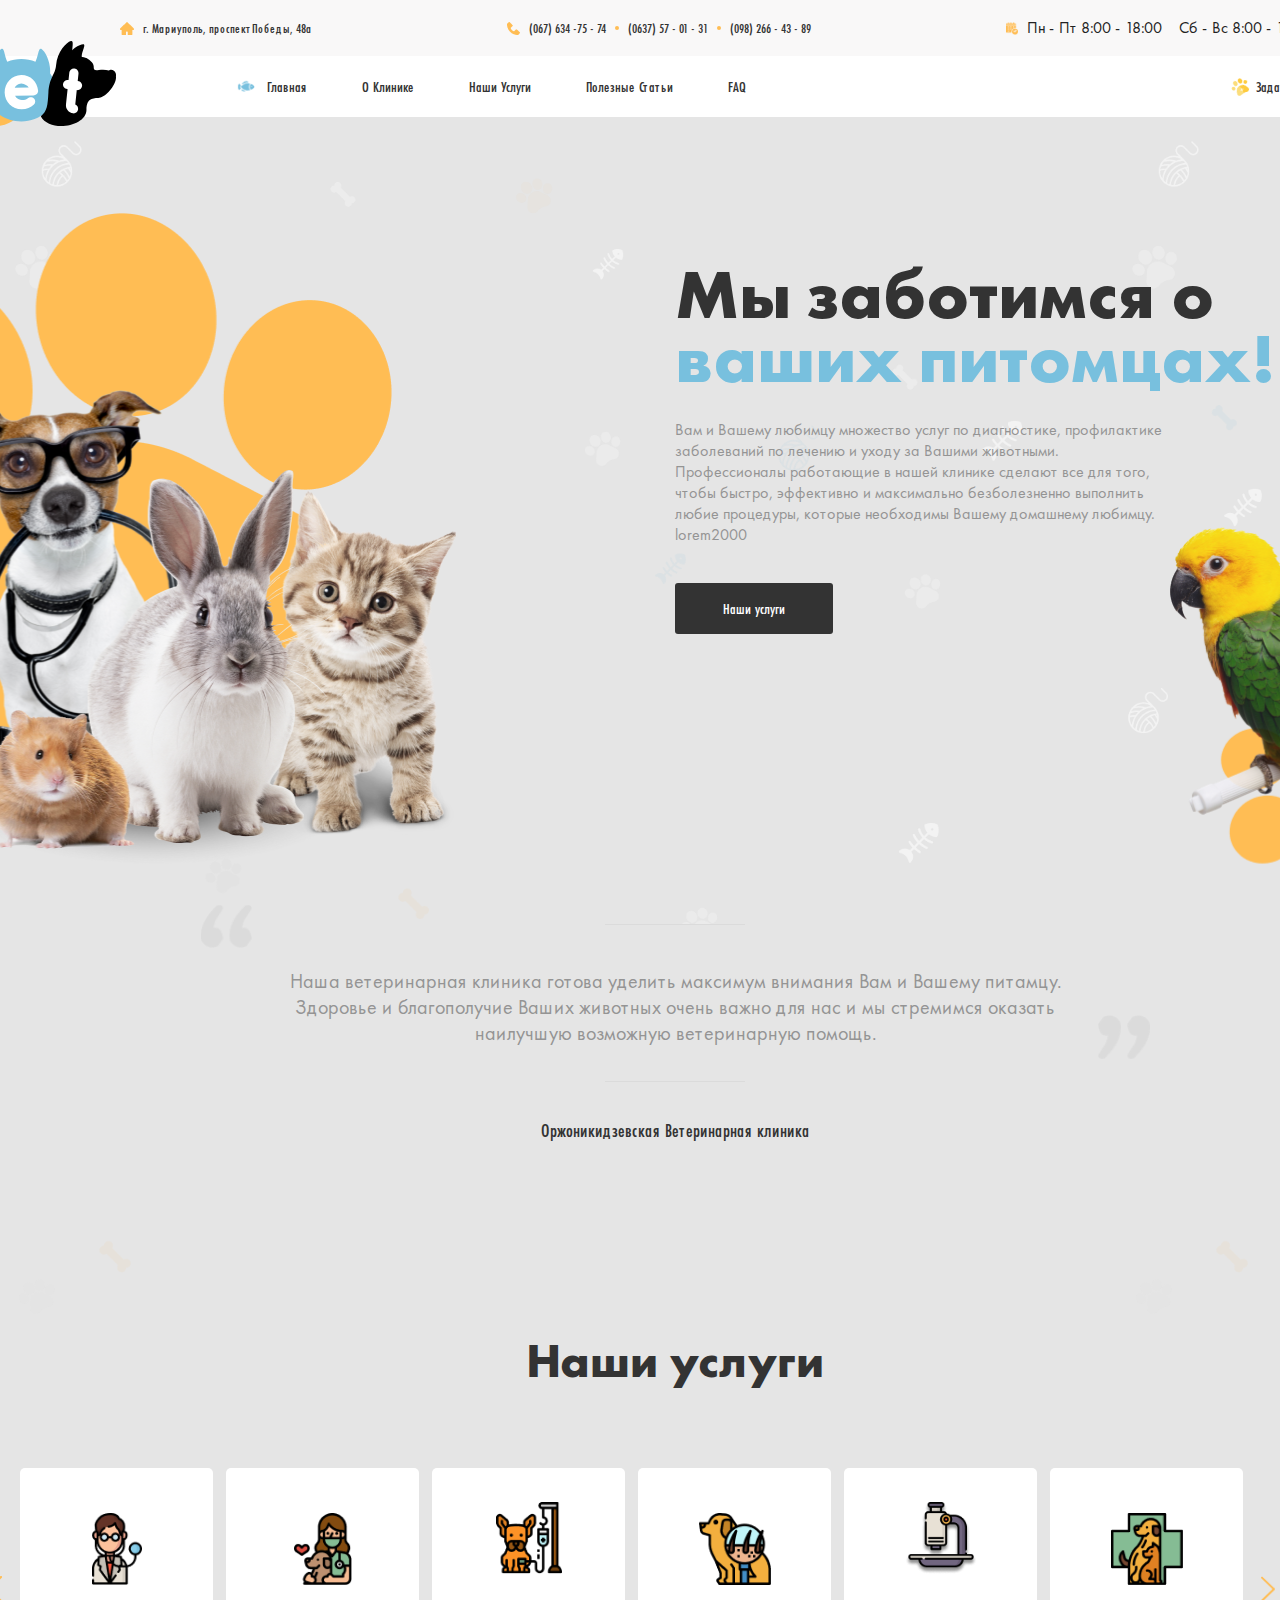
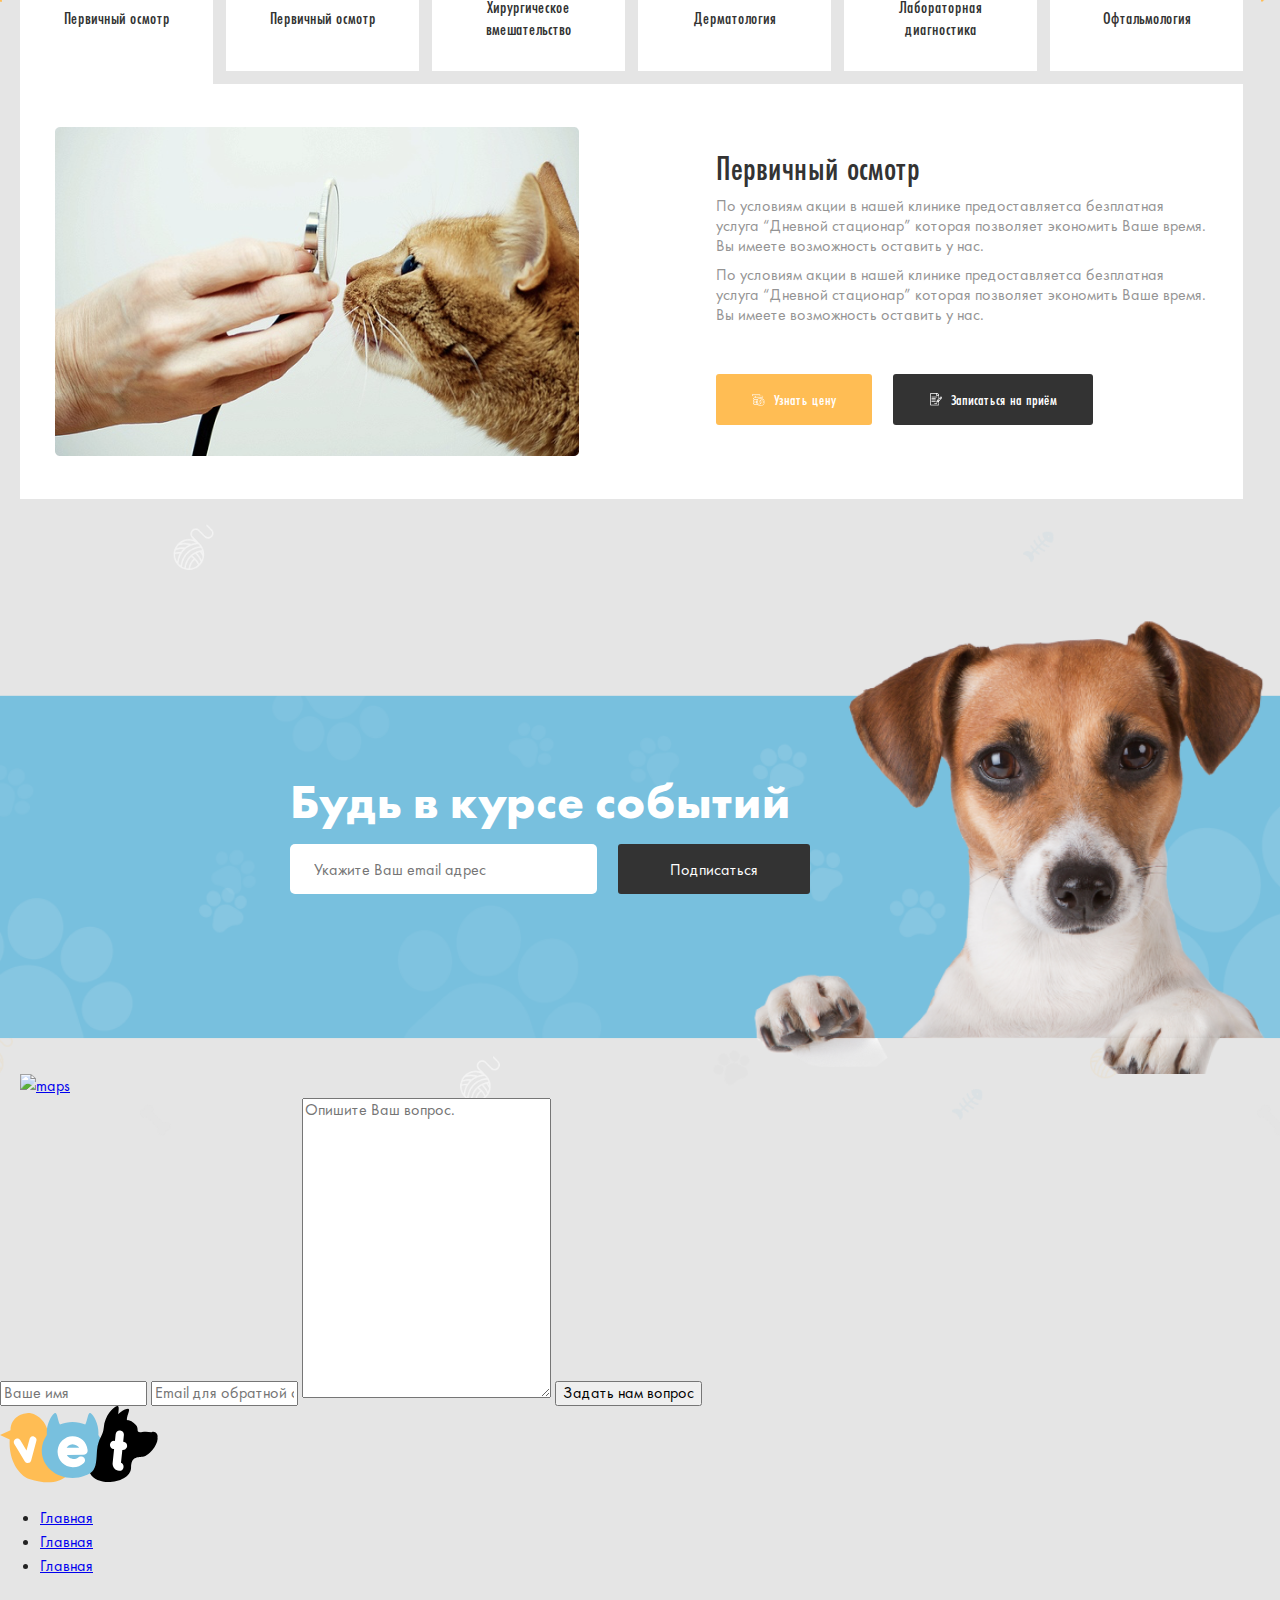
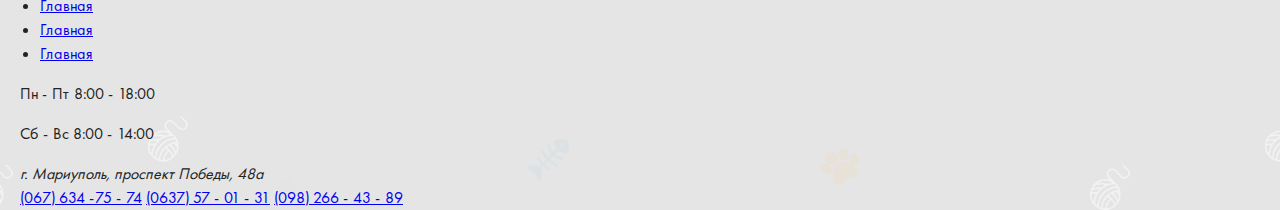
==== index.html @ 2176183e "new site" ====
<!DOCTYPE html>
<html lang="ru">
<head>
  <meta charset="UTF-8">
  <meta name="viewport" content="width=device-width, initial-scale=1.0">
  <title>Document</title>
  <link rel="stylesheet" href="css/normalize.css">
  <link rel="stylesheet" href="css/style.css">
</head>
<body>

  <header class="site-header">
    <section class="site-adres">
      <div class="container site-adres-container">
        <address class="site-adres-adres">г. Мариуполь, проспект Победы, 48а</address>

        <div class="site-adres-tel-wrapper">
          <a class="site-adres-tel" href="tel:067-634-75-74">(067) 634 -75 - 74</a>
          <a class="site-adres-tel" href="tel:0637-57-01-31">(0637) 57 - 01 - 31</a>
          <a class="site-adres-tel" href="tel:098-266-43-89">(098) 266 - 43 - 89</a>
        </div>

        <div class="site-adres-time-wrapper">
          <!-- <time class="site-adres-time" datetime="2020-10-01 8:00">Пн - Пт 8:00 - 18:00</time>
            <time class="site-adres-time" datetime="8:00">Сб - Вс 8:00 - 14:00</time> -->
            <p class="site-adres-time">Пн - Пт 8:00 - 18:00</p>
            <p class="site-adres-time">Сб - Вс 8:00 - 14:00</p>
          </div>
        </div>
      </section>

      <section class="site-navigation">
        <div class="container site-navigation-container">

          <nav class="header-nav">
            <a class="site-logo" href="#">
              <img class="logo-img" src="img/header-logo.svg" alt="logo" width="177" height="86">
            </a>

            <ul class="nav-list">
              <li class="nav-item">
                <a class="nav-link" href="#">Главная</a>
              </li>
              <li class="nav-item">
                <a class="nav-link" href="#">О Клинике</a>
              </li>
              <li class="nav-item">
                <a class="nav-link" href="#">Наши Услуги</a>
              </li>
              <li class="nav-item">
                <a class="nav-link" href="#">Полезные Статьи</a>
              </li>
              <li class="nav-item">
                <a class="nav-link" href="#">FAQ</a>
              </li>
            </ul>

          </nav>

          <a class="site-navigation-link" href="#">Задать вопрос</a>
        </div>
      </section>

    </header>

    <main class="site-main">
      <section class="hero">
        <div class="container hero-container">
          <div class="hero-section">
            <h1 class="hero-section-title">Мы заботимся о <span class="hero-section-title-blue">ваших питомцах!</span></h1>
            <p class="hero-section-text">Вам и Вашему любимцу множество услуг по диагностике, профилактике заболеваний по лечению и уходу за Вашими животными. Профессионалы работающие в нашей клинике сделают все для того, чтобы быстро, эффективно и максимально безболезненно выполнить любие процедуры, которые необходимы Вашему домашнему любимцу. lorem2000</p>
            <a class="hero-section-link" href="#">Наши услуги</a>
          </div>
        </div>
      </section>

      <section class="clink">
        <div class="container clink-container">
          <div class="clink-wrapper">
            <h2 class="clink-title">Оржоникидзевская Ветеринарная клиника</h2>
            <p class="clink-text">Наша ветеринарная клиника готова уделить максимум внимания Вам и Вашему питамцу. Здоровье и благополучие Ваших животных очень важно для нас и мы стремимся оказать наилучшую возможную ветеринарную помощь.</p>
          </div>

        </div>
      </section>

      <section class="service">
        <div class="container service-container">
          <h2 class="service-title">Наши услуги</h2>
          <button class="service-togler-left" type="button"></button>
          <button class="service-togler-right" type="button"></button>

          <ul class="service-list">
            <li class="service-item service-item-active">
              <a class="service-link" href="#">
                <p class="service-text per">Первичный осмотр</p>
              </a>
              <div class="sub-section">
                <img class="sup-img" src="img/sup-img.png" alt="diyagnostic" width="524" height="329px"
                srcset="img/sup-img.png 1x, img/sup-img@2x.png 2x">

                <div class="sup-wraper">
                  <h3 class="sup-wraper-title">Первичный осмотр</h3>
                  <p class="sup-wraper-text">По условиям акции в нашей клинике предоставляетса безплатная услуга “Дневной стационар” которая позволяет экономить Ваше время. Вы имеете возможность оставить у нас.</p>
                  <p class="sup-wraper-text">По условиям акции в нашей клинике предоставляетса безплатная услуга “Дневной стационар” которая позволяет экономить Ваше время. Вы имеете возможность оставить у нас.</p>

                  <div class="wrapper-link">
                    <a class="price" href="#">Узнать цену</a>
                    <a class="write" href="#">Записаться на приём</a>
                  </div>
                </div>
              </div>
            </li>

            <li class="service-item">
              <a class="service-link" href="#">
                <p class="service-text xir">Первичный осмотр</p>
                <div class="container sub-section">
                  <img class="sup-img" src="img/sup-img.png" alt="diyagnostic" width="524" height="329px"
                  srcset="img/sup-img.png 1x, img/sup-img@2x.png 2x">

                  <div class="sup-wraper">
                    <h3 class="sup-wraper-title per">Первичный осмотр</h3>
                    <p class="sup-wraper-text">По условиям акции в нашей клинике предоставляетса безплатная услуга “Дневной стационар” которая позволяет экономить Ваше время. Вы имеете возможность оставить у нас.</p>
                    <p class="sup-wraper-text">По условиям акции в нашей клинике предоставляетса безплатная услуга “Дневной стационар” которая позволяет экономить Ваше время. Вы имеете возможность оставить у нас.</p>

                    <div class="wrapper-link">
                      <a class="price" href="#">Узнать цену</a>
                      <a class="wr" href="#">Записаться на приём</a>
                    </div>
                  </div>
                </div>
              </a>
            </li>

            <li class="service-item ">
              <a class="service-link" href="#">
                <p class="service-text kaplin">Хирургическое вмешательство</p>
                <div class="container sub-section">
                  <img class="sup-img" src="img/sup-img.png" alt="diyagnostic" width="524" height="329px"
                  srcset="img/sup-img.png 1x, img/sup-img@2x.png 2x">

                  <div class="sup-wraper">
                    <h3 class="sup-wraper-title">Первичный осмотр</h3>
                    <p class="sup-wraper-text">По условиям акции в нашей клинике предоставляетса безплатная услуга “Дневной стационар” которая позволяет экономить Ваше время. Вы имеете возможность оставить у нас.</p>
                    <p class="sup-wraper-text">По условиям акции в нашей клинике предоставляетса безплатная услуга “Дневной стационар” которая позволяет экономить Ваше время. Вы имеете возможность оставить у нас.</p>

                    <div class="wrapper-link">
                      <a class="price" href="#">Узнать цену</a>
                      <a class="wr" href="#">Записаться на приём</a>
                    </div>
                  </div>
                </div>
              </a>
            </li>

            <li class="service-item">
              <a class="service-link" href="#">
                <p class="service-text der">Дерматология</p>
                <div class="container sub-section">
                  <img class="sup-img" src="img/sup-img.png" alt="diyagnostic" width="524" height="329px"
                  srcset="img/sup-img.png 1x, img/sup-img@2x.png 2x">

                  <div class="sup-wraper">
                    <h3 class="sup-wraper-title">Первичный осмотр</h3>
                    <p class="sup-wraper-text">По условиям акции в нашей клинике предоставляетса безплатная услуга “Дневной стационар” которая позволяет экономить Ваше время. Вы имеете возможность оставить у нас.</p>
                    <p class="sup-wraper-text">По условиям акции в нашей клинике предоставляетса безплатная услуга “Дневной стационар” которая позволяет экономить Ваше время. Вы имеете возможность оставить у нас.</p>

                    <div class="wrapper-link">
                      <a class="price" href="#">Узнать цену</a>
                      <a class="wr" href="#">Записаться на приём</a>
                    </div>
                  </div>
                </div>
              </a>
            </li>

            <li class="service-item">
              <a class="service-link" href="#">
                <p class="service-text lab">Лабораторная диагностика</p>
                <div class="container sub-section">
                  <img class="sup-img" src="img/sup-img.png" alt="diyagnostic" width="524" height="329px"
                  srcset="img/sup-img.png 1x, img/sup-img@2x.png 2x">

                  <div class="sup-wraper">
                    <h3 class="sup-wraper-title">Первичный осмотр</h3>
                    <p class="sup-wraper-text">По условиям акции в нашей клинике предоставляетса безплатная услуга “Дневной стационар” которая позволяет экономить Ваше время. Вы имеете возможность оставить у нас.</p>
                    <p class="sup-wraper-text">По условиям акции в нашей клинике предоставляетса безплатная услуга “Дневной стационар” которая позволяет экономить Ваше время. Вы имеете возможность оставить у нас.</p>

                    <div class="wrapper-link">
                      <a class="price" href="#">Узнать цену</a>
                      <a class="wr" href="#">Записаться на приём</a>
                    </div>
                  </div>
                </div>
              </a>
            </li>

            <li class="service-item">
              <a class="service-link" href="#">
                <p class="service-text ofta">Офтальмология</p>
                <div class="container sub-section">
                  <img class="sup-img" src="img/sup-img.png" alt="diyagnostic" width="524" height="329px"
                  srcset="img/sup-img.png 1x, img/sup-img@2x.png 2x">

                  <div class="sup-wraper">
                    <h3 class="sup-wraper-title">Первичный осмотр</h3>
                    <p class="sup-wraper-text">По условиям акции в нашей клинике предоставляетса безплатная услуга “Дневной стационар” которая позволяет экономить Ваше время. Вы имеете возможность оставить у нас.</p>
                    <p class="sup-wraper-text">По условиям акции в нашей клинике предоставляетса безплатная услуга “Дневной стационар” которая позволяет экономить Ваше время. Вы имеете возможность оставить у нас.</p>

                    <div class="wrapper-link">
                      <a class="price" href="#">Узнать цену</a>
                      <a class="wr" href="#">Записаться на приём</a>
                    </div>
                  </div>
                </div>
              </a>
            </li>

          </ul>
        </div>
      </section>

      <section class="subs">
        <div class="container subs-container">
          <div class="subs-wraper">
            <h2 class="subs-title">Будь в курсе событий</h2>
            <form class="subs-form" action="https://echo.httmlacademy.ru" method="POST">
              <input class="subs-input" type="email" name="email"  placeholder="Укажите Ваш email адрес" pattern="^([a-z0-9_\.-]+)@([\da-z\.-]+)\.([a-z\.]{2,6})$" required >
              <button class="subs-button" type="submit">Подписаться</button>
            </form>
          </div>
        </div>
      </section>

      <!-- <section class="news">
        <div class="container news-container">
          <h2 class="news-title">Полезные статьи</h2>

          <ul class="news-list">
            <li class="news-item">
              <time class="news-item-time" datetime="2020-08-28">28.08.2020</time>
              <h3 class="news-item-title">Ультразвуковая чистка зубов</h3>
              <p class="news-item-text">Появление в доме котенка приятное и радосное событие. Но не всегда этот пушистый зверек берется от ...</p>
              <a class="news-item-link" href="#">Читать больше</a>
            </li>
          </ul>
        </div>
      </section> -->

      <section class="maps">
        <div class="container maps-container">
          <a class="maps-link" href="https://www.google.com/maps/@41.3291418,69.237056,14z">
            <img class="maps-img" src="" alt="maps" width="462" height="652">
          </a>
        </div>

        <div class="wrapper-form">
          <form class="site-form" action="https://echo.httmlacademy" method="POST">
            <input class="form-input name" type="text" name="name" placeholder="Ваше имя" minlength="1" maxlength="25 required">
            <input class="form-input email" type="text" name="email" placeholder="Email для обратной связи" minlength="5" maxlength="25" pattern="^([a-z0-9_\.-]+)@([\da-z\.-]+)\.([a-z\.]{2,6})$" required>
            <textarea class="form-text" name="coment"  cols="37" rows="16" placeholder="Опишите Ваш вопрос." minlength="5" required ></textarea>
            <button class="form-button" type="submit">Задать нам вопрос</button>
          </form>
        </div>
      </section>

      <footer class="site-footer">
        <a class="footer-logo" href="#">
          <img  class="footer-logo-img" src="img/header-logo.svg" alt="logo" width="158" height="76">
        </a>

        <section class="footer-lists-wrapper">
          <ul class="footer-list">
            <li class="footer-item">
              <a class="footer-link" href="#">Главная</a>
            </li>
            <li class="footer-item">
              <a class="footer-link" href="#">Главная</a>
            </li>
            <li class="footer-item">
              <a class="footer-link" href="#">Главная</a>
            </li>
          </ul>

          <ul class="footer-list">
            <li class="footer-item">
              <a class="footer-link" href="#">Главная</a>
            </li>
            <li class="footer-item">
              <a class="footer-link" href="#">Главная</a>
            </li>
            <li class="footer-item">
              <a class="footer-link" href="#">Главная</a>
            </li>
          </ul>
        </section>

        <section class="footer-adres">
          <div class="container footer-adres-container">
            <div class="footer-adres-time-wrapper">
              <!-- <time class="site-adres-time" datetime="2020-10-01 8:00">Пн - Пт 8:00 - 18:00</time>
                <time class="site-adres-time" datetime="8:00">Сб - Вс 8:00 - 14:00</time> -->
                <p class="footer-adres-time">Пн - Пт 8:00 - 18:00</p>
                <p class="footer-adres-time">Сб - Вс 8:00 - 14:00</p>
              </div>

            <address class="footere-adres-adres">г. Мариуполь, проспект Победы, 48а</address>

            <div class="footer-adres-tel-wrapper">
              <a class="footer-adres-tel" href="tel:067-634-75-74">(067) 634 -75 - 74</a>
              <a class="footer-adres-tel" href="tel:0637-57-01-31">(0637) 57 - 01 - 31</a>
              <a class="footer-adres-tel" href="tel:098-266-43-89">(098) 266 - 43 - 89</a>
            </div>
            </div>
          </section>
      </footer>
    </main>

  </body>
  </html>
---- css/style.css ----
@font-face {
  font-family: 'Futura PT';
  src: url('../fonts/subset-FuturaPT-Book.woff2') format('woff2'),
  url('../fonts/subset-FuturaPT-Book.woff') format('woff');
  font-weight: normal;
  font-style: normal;
  font-display: swap;
}

@font-face {
  font-family: 'Futura PT';
  src: url('../fonts/subset-FuturaPT-Bold.woff2') format('woff2'),
  url('../fonts/subset-FuturaPT-Bold.woff') format('woff');
  font-weight: bold;
  font-style: normal;
  font-display: swap;
}

@font-face {
  font-family: 'Futura PT';
  src: url('../fonts/subset-FuturaPTCond-Medium.woff2') format('woff2'),
  url('../fonts/subset-FuturaPTCond-Medium.woff') format('woff');
  font-weight: 500;
  font-style: normal;
  font-display: swap;
}
html {
  box-sizing: border-box;
}

*,
*::before,
*::after {
  box-sizing: inherit;
}

body {
  padding: 0;
  margin: 0;
  font-family: "Futura PT", "Arial", sans-serif;
  font-size: 16px;
  line-height: 1.5;
  background-color:#E5E5E5;
  color: #222;
  background-image: url("../img/bg.png");
  background-position: center center;
  background-size: contain;
  overflow-x: hidden;
}

img {
  max-width: 100%;
  height: auto;
}

.visually-hidden {
  position: absolute;
  width: 1px;
  height: 1px;
  margin: -1px;
  border: 0;
  padding: 0;
  clip: rect(0 0 0 0);
  overflow: hidden;
}

.container {
  width: 1350px;
  padding-left: 20px;
  padding-right: 20px;
  margin-left: auto;
  margin-right: auto;
}
.site-header {

}
.site-adres {
  background-color: #F9F8F8;
}
.site-adres-container {
  display: flex;
  align-self: center;
  justify-content: center;

}
.site-adres-adres {
  font-style: normal;
  font-weight: 500;
  font-size: 14px;
  line-height: 18px;
  display: flex;
  align-items: center;
  color: #333333;
  margin-left: 100px;
}
.site-adres-adres::before{
  content: "";
  display: block;
  width: 14px;
  height: 13px;
  background-image: url("../img/home-img.png");
  background-position: center;
  background-repeat: no-repeat;
  background-size: contain;
  margin-right: 9px;
}
.site-adres-tel-wrapper {
  display: flex;
  align-items: center;
  margin-right: auto;
  margin-left: auto;
}
.site-adres-tel-wrapper::before{
  content: "";
  display: block;
  width: 13px;
  height: 13px;
  background-image: url("../img/tel-img.png");
  background-position: center;
  background-repeat: no-repeat;
  background-size: contain;
  margin-right: 9px;
}
.site-adres-tel {
  display: flex;
  align-items: center;
  text-decoration: none;
  font-style: normal;
  font-weight: 500;
  font-size: 14px;
  line-height: 18px;
  color: #333333;
  white-space: nowrap;
}
.site-adres-tel:not(:first-child)::before{
  content: "";
  display: block;
  border-radius: 50%;
  background-color: #FFBD54;
  width: 4px;
  height: 4px;
  margin-right: 9px;
  margin-left: 9px;
}
.site-adres-time-wrapper {
  display: flex;
  align-items: center;
}
.site-adres-time-wrapper::before{
  content: "";
  display: block;
  width: 13px;
  height: 13px;
  background-image: url("../img/time-img.png");
  background-position: center;
  background-repeat: no-repeat;
  background-size: contain;
  margin-right: 9px;
}
.site-adres-time {
  margin-right: 17px;
}
.site-navigation {
  background-color: #fff;
}
.container {
}
.site-navigation-container {
  display: flex;
  align-items: center;
  flex-wrap: wrap;
}
.header-nav {
  display: flex;
  align-items: center;
  position: relative;
}
.site-logo {
  position: absolute;
  left: -11%;
  top: -25%;
}
.logo-img {
  display: block;
  width: 177px;
  height: 86px;
}
.nav-list {
  display: flex;
  align-items: center;
  padding: 0;
  margin: 0;
  list-style: none;
  margin-left: 215px;
}
.nav-list::before{
  content: "";
  display: block;
  width: 20px;
  height: 20px;
  background-image: url("../img/fish.png");
  background-position: center;
  background-repeat: no-repeat;
  background-size: contain;
  margin-right: 12px;
}
.nav-item:not(:last-child) {
  margin-right: 55px;
}
.nav-link {
  text-decoration: none;
  font-style: normal;
  font-weight: 500;
  font-size: 16px;
  line-height: 21px;
  color: #333333;
  display: block;
  padding: 20px 0 20px 0;
}
.site-navigation-link {
  display: flex;
  align-items: center;
  text-decoration: none;
  padding: 20px 0 20px 0;
  font-style: normal;
  font-weight: 500;
  font-size: 16px;
  line-height: 21px;
  color: #333333;
  margin-left: auto;
}
.site-navigation-link::before{
  content: "";
  display: block;
  width: 23px;
  height: 20px;
  background-image: url("../img/pet.png");
  background-position: center;
  background-repeat: no-repeat;
  background-size: contain;
  margin-right: 4px;
  transform: rotate(-15deg);
}
.site-main {
}
.hero {
  background-image: url(../img/left-bg.png), url(../img/right-bg.png);
  background-position: calc(50% + -538px) calc(50% - -13px) , calc(50% + 690px) calc(50% - -224px);
  background-repeat: no-repeat;
}
.container {
}
.hero-container {
}
.hero-section {
  display: flex;
  align-items: flex-start;
  flex-direction: column;
  margin-left: auto;
  width: 50%;
  padding: 145px 0 290px 0;
}
.hero-section-title {
  display: block;
  margin: 0;
  margin-bottom: 29px;
  font-style: normal;
  font-weight: bold;
  font-size: 70px;
  line-height: 64px;
  color: #333333;
}
.hero-section-title-blue {
  color: #78C0DE;
}
.hero-section-text {
  margin: 0;
  margin-bottom: 38px;
  width: 495px;
  font-style: normal;
  font-weight: normal;
  font-size: 16px;
  line-height: 21px;
  color: #949494;
}
.hero-section-link {
  text-decoration: none;
  padding: 15px 48px;
  background-color: #333333;
  border-radius: 3px;
  font-style: normal;
  font-weight: 500;
  font-size: 16px;
  line-height: 21px;
  color: #FFFFFF;
}
.clink {

  padding-bottom: 191px;
}
.container {
}
.clink-container {
  display: flex;
  position: relative;
  background-color:  #E5E5E5;
}
.clink-container::before{
  content: "";
  position: absolute;
  left: 200px;
  top: -10%;
  display: block;
  width: 52px;
  height: 50px;
  background-image: url("../img/bottom.png");
  background-position: center;
  background-repeat: no-repeat;
  background-size: contain;
  transform: rotate(-180deg);
}
.clink-container::after{
  content: "";
  position: absolute;
  right: 200px;
  top: 40%;
  display: block;
  width: 52px;
  height: 50px;
  background-image: url("../img/top.png");
  background-position: center;
  background-repeat: no-repeat;
  background-size: contain;

  transform: rotate(-180deg);
}
.clink-wrapper{
  display: flex;
  align-items: center;
  flex-direction: column-reverse;
  justify-content: center;
  width: 753px;
  margin-left: auto;
  margin-right: auto;

}
.clink-title {

  margin: 0;
  margin-top: 35px;
  font-style: normal;
  font-weight: 500;
  font-size: 20px;
  line-height: 26px;
  color: #333333;
}
.clink-text {
  display: block;
  margin: 0;
  width: 790px;
  text-align: center;
  font-style: normal;
  font-weight: normal;
  font-size: 20px;
  line-height: 26px;
  color: #949494;
}
.clink-text::before{
  display: block;
  content: "";
  width: 140px;
  height: 1px;
  margin-left: auto;
  margin-right: auto;
  background-color:#DBDBDB;
  margin-bottom: 43px;
}
.clink-text::after{
  display: block;
  content: "";
  width: 140px;
  height: 1px;
  margin-left: auto;
  margin-right: auto;
  margin-top: 35px;
  background-color:#DBDBDB;
}
.service {

  padding-bottom: 127px;
}
.container {
}
.service-container {
  position: relative;
  background-color: #E5E5E5;
}
.service-title {
  margin: 0;
  margin-bottom: 80px;
  text-align: center;
  font-style: normal;
  font-weight: bold;
  font-size: 48px;
  line-height: 54px;
  color: #333333;
}
.service-togler-left {
  display: block;
  position: absolute;
  top: 230px;
  left: -30px;
  width: 50px;
  height: 50px;
  background-image: url("../img/Group.png");
  background-position: center;
  background-size: 14px 26px;
  background-repeat: no-repeat;
  border: 0;
  padding: 12px 18px;
  background-color: transparent;
}
.service-togler-left:hover{
  background-color: #fff;
}
.service-togler-left:active{
  background-color: #fff;
  opacity: 0.6;
}
.service-togler-right {
  display: block;
  position: absolute;
  top: 230px;
  right: 57px;
  width: 50px;
  height: 50px;
  background-image: url("../img/arrow.png");
  background-position: center;
  background-size: 14px 26px;
  background-repeat: no-repeat;
  border: 0;
  padding: 12px 18px;
  background-color: transparent;
  position: absolute;
}
.service-togler-right:hover{
  background-color: #fff;
}
.service-togler-right:active{
  background-color: #fff;
  opacity: 0.6;
}
.service-list {
  margin: 0;
  list-style: none;
  padding: 0;
  display: flex;
  align-items: flex-end;
  padding-bottom: 414px;
}
.service-item:not(:last-child) {
  margin-right: 13px;
}
.service-item{
  display: flex;
  justify-content: center;
  flex-direction: column;
  position: relative;
  z-index: 3;
}
.service-link {
  display: flex;
  z-index: 3;
  align-items: center;
  justify-content: center;
  flex-direction: column;
  text-decoration: none;
  width: 193px;
  height: 203px;
  background-color: #FFFFFF;
  border-radius: 5px 5px 0px 0px;
  padding: 30px 0 28px 0;
}
.service-item-active::after{
  content: "";
  position: absolute;
  top: 75%;
  width: 100%;
  height: 23px;
  background-color: #fff;
  display: block;
  transform: translateY(42px);
}
.service-item-active > .sub-section{
  display: flex;
}
.service-text {
  display: flex;
  align-items: center;
  flex-direction: column;
  margin: 0;
  text-align: center;
  font-weight: 500;
  font-size: 18px;
  line-height: 22px;
  color: #333333;
  width: 120px;
}
.service-text::before{
  display: block;
  content: "";
  width: 77px;
  height: 72px;
  background-size: contain;
  background-position: center;
  background-repeat: no-repeat;
  margin-bottom: 22px;
}
.per::before{
  background-image: url("../img/doctor.png");
}
.xir::before{
  background-image: url("../img/outline.png");
}
.kaplin::before{
  background-image: url("../img/filled.png");
}
.der::before{
  background-image: url("../img/der.png");
}
.lab::before{
  background-image: url("../img/lab.png");
}
.ofta::before{
  background-image: url("../img/ofta.png");
}
.container {
}
.sub-section {
  display: none;
  align-items: center;
  justify-content: space-between;
  width: 1223px;
  padding: 43px 35px;
  position: absolute;
  top: 100%;
  background-color: #fff;
  margin-top: 13px;

}
.sup-img {
  width: 524px;
  height: 329px;
  display: block;
}
.sup-wraper {
  display: flex;
  align-items: flex-start;
  flex-direction: column;
  width: 492px;
}
.sup-wraper-title {
  margin: 0;
  margin-bottom: 18px;
  font-style: normal;
  font-weight: 500;
  font-size: 36px;
  line-height: 20px;
  color: #333333;
}
.sup-wraper-text {
  margin: 0;
  margin-bottom: 9px;
  font-style: normal;
  font-weight: normal;
  font-size: 16px;
  line-height: 20px;
  color: #949494;
}
.wrapper-link {
  display: flex;
  align-items: center;
  margin-top: 40px;
}
.price {
  display: flex;
  align-items: center;
  font-style: normal;
  font-style: normal;
  font-weight: 500;
  font-size: 16px;
  line-height: 21px;
  color: #FFFFFF;
  text-decoration: none;
  padding: 15px 36px;
  background-color: #FFBD54;
  border-radius: 3px;
  margin-right: 21px;
}
.price::before{
  content: "";
  display: block;
  width: 13px;
  height: 13px;
  background-image: url("../img/money.png");
  background-position: center;
  background-repeat: no-repeat;
  background-size: contain;
  margin-right: 9px;
}
.write {
  display: flex;
  align-items: center;
  font-style: normal;
  font-weight: 500;
  font-size: 16px;
  line-height: 21px;
  color: #FFFFFF;
  text-decoration: none;
  padding: 15px 36px;
  background-color: #333333;
  border-radius: 3px;
}
.write::before{
  content: "";
  display: block;
  width: 13px;
  height: 13px;
  background-image: url("../img/document.png");
  background-position: center;
  background-repeat: no-repeat;
  background-size: contain;
  margin-right: 9px;
}
.subs {
  background-image: url("../img/bg-4.png");
  background-position: center center;
  background-repeat: no-repeat;
  background-size: 1600px;
}
.container {
}
.subs-container {
  display: flex;
  align-items: center;
  padding: 90px 0 90px 0;
}
.subs-wraper{
  width: 700px;
  margin-left:200px;
  padding: 90px 90px ;
}
.subs-title {
  margin: 0;
  margin-bottom: 32px;
  font-style: normal;
  font-weight: bold;
  font-size: 48px;
  line-height: 20px;
  color: #FFFFFF;
}
.subs-form {
  display: flex;
  align-items: center;
}
.subs-input {
  width: 335px;
  height: 50px;
  background-color: #FFFFFF;
  border-radius: 5px;
  border: 2px solid transparent;
  padding: 18px 22px;
  color: #949494;
  margin-right: 21px;
  outline: none;
}
.subs-input:not(:placeholder-shown):invalid{
  border: 2px solid;
  border: 2px solid #DC4D41;
  color: #DC4D41;
  border-radius: 5px;
}
.subs-input:focus{
  border: 2px solid;
  border: 2px solid #FFBD54;
  border-radius: 5px;
}
.subs-input:valid{
  border: 2px solid;
  border: 2px solid #FFBD54;
  border-radius: 5px;
  color: #333333;
}
.subs-button {
  padding: 0 52px;
  height: 50px;
  background-color: #333333;
  border-radius: 3px;
  font-size: 16px;
  line-height: 21px;
  color: #FFFFFF;
  border: 0;
}

@media
only screen and (-webkit-min-device-pixel-ratio: 2),
only screen and (   min--moz-device-pixel-ratio: 2),
only screen and (     -o-min-device-pixel-ratio: 2/1),
only screen and (        min-device-pixel-ratio: 2),
only screen and (                min-resolution: 192dpi),
only screen and (                min-resolution: 2dppx) {
  .site-adres::before{
    background-image: url("../img/home-img@2x.png");
  }
  .site-adres-tel-wrapper{
    background-image: url("../img/tel-img@2x.png");
  }

}
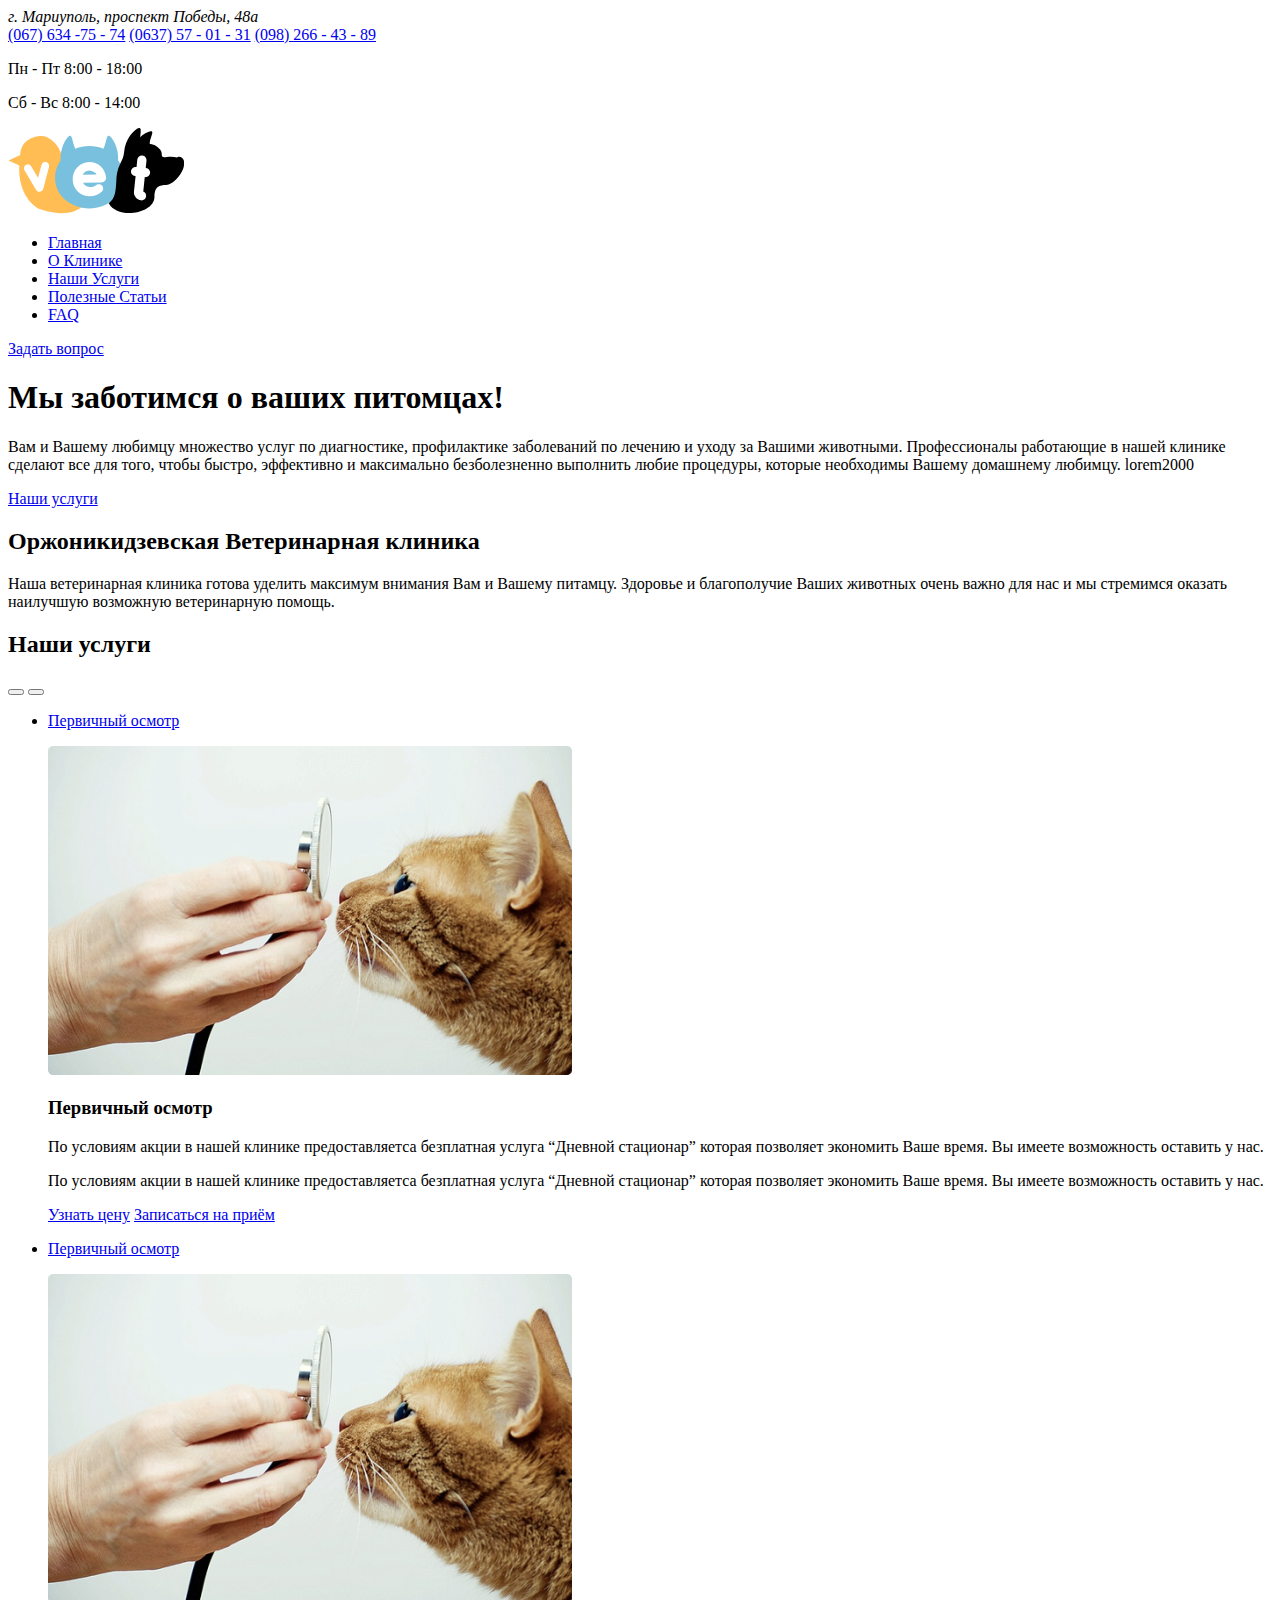
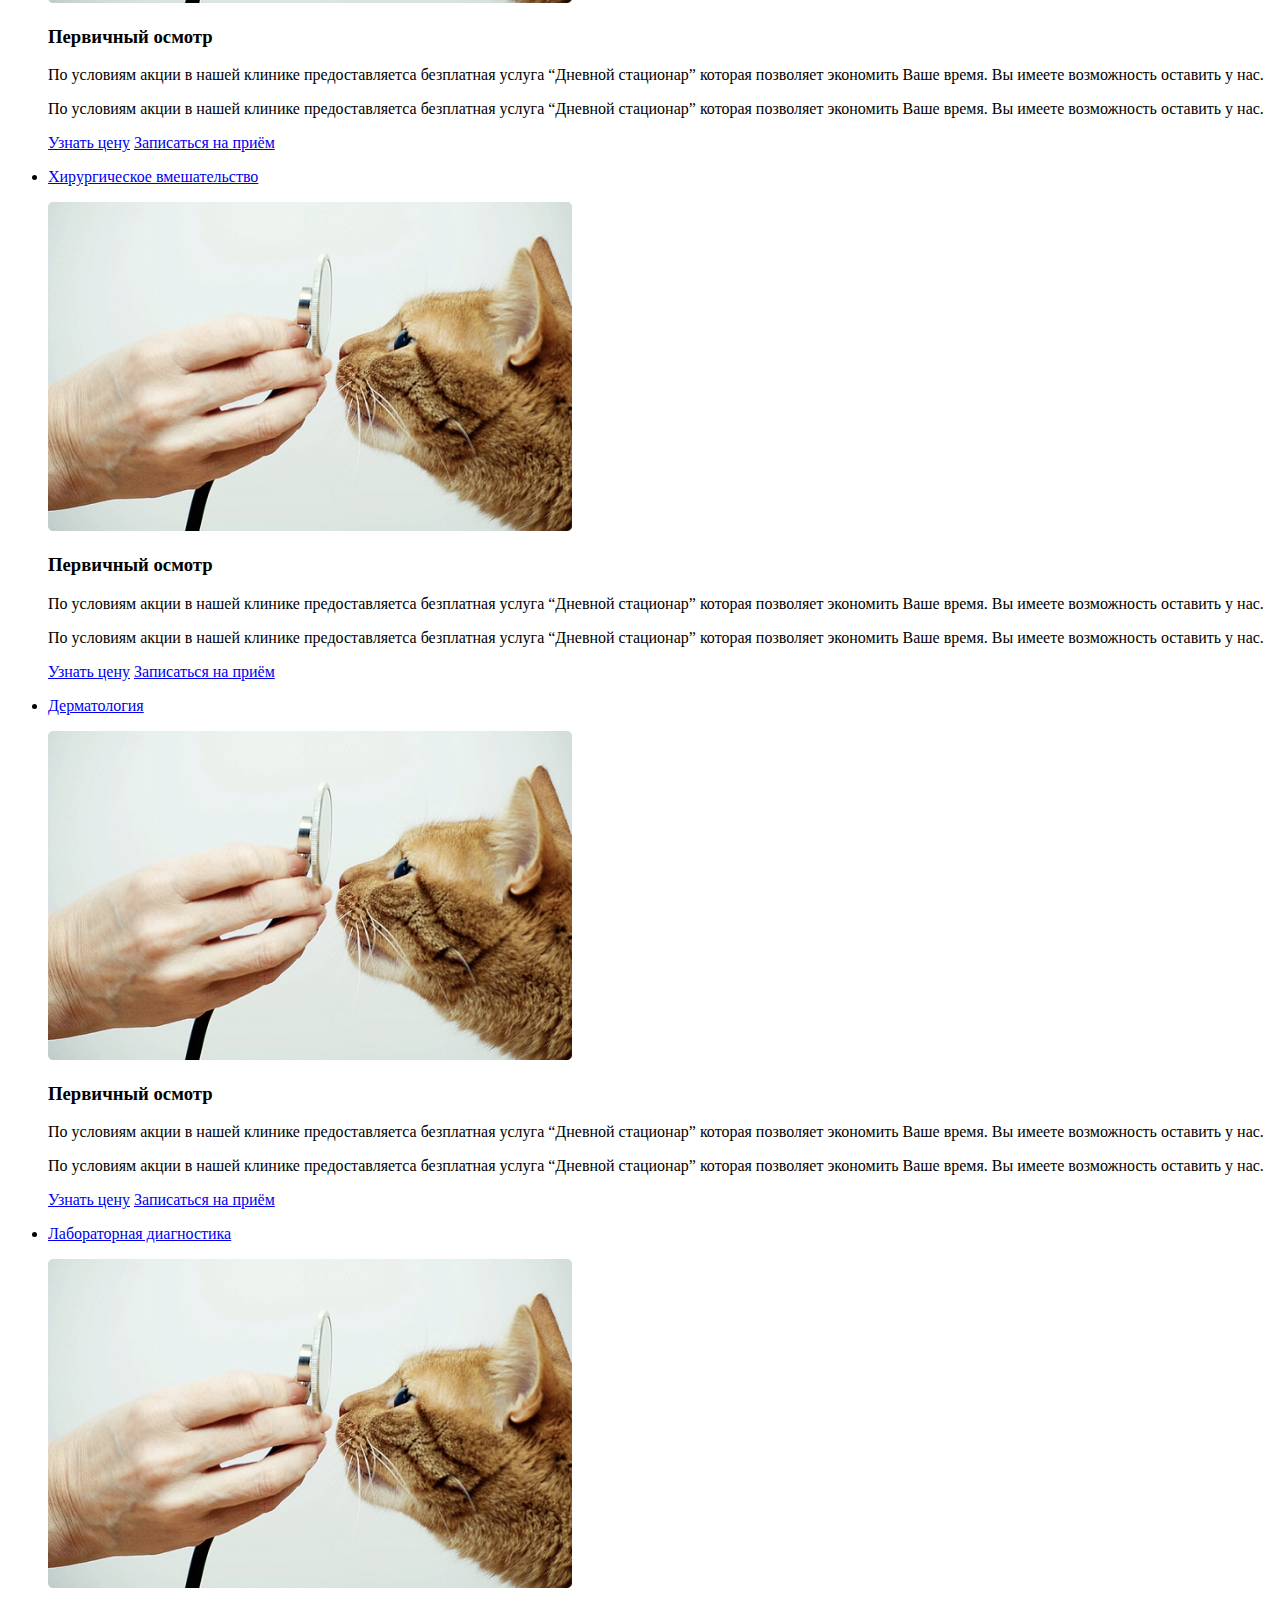
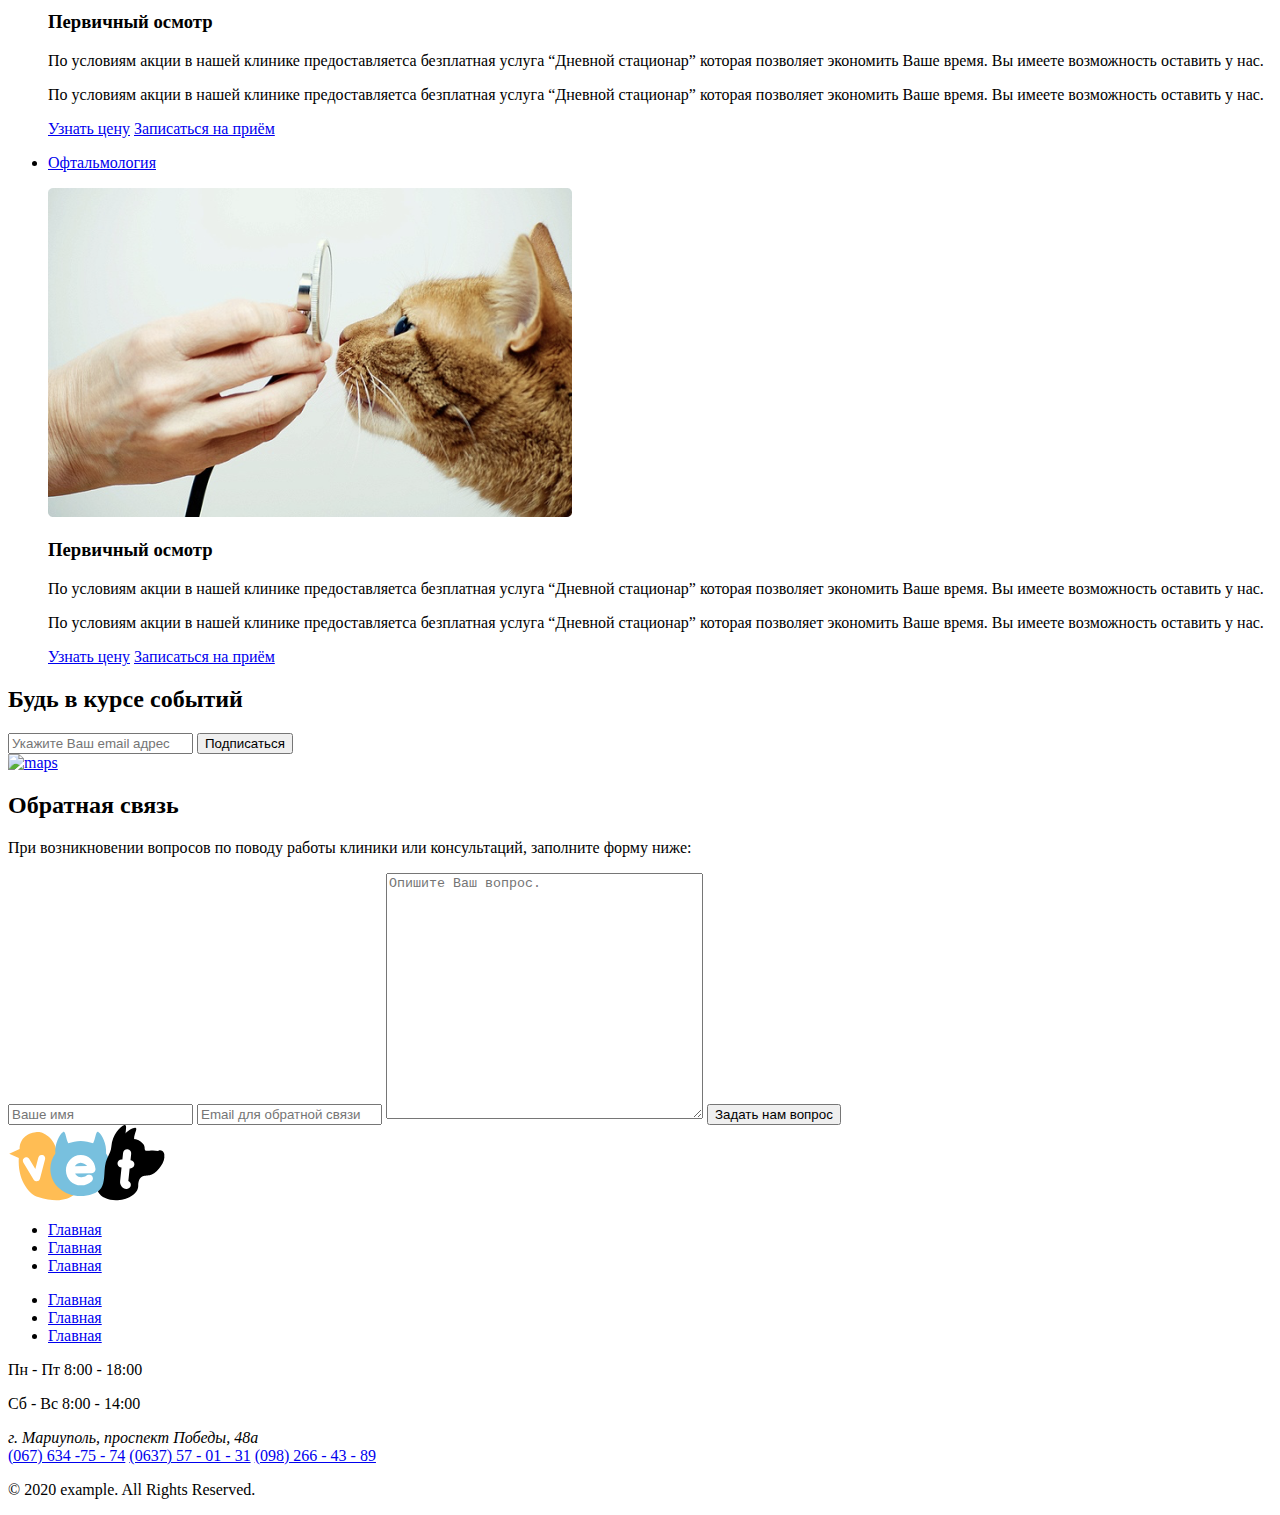
==== commit 3a978a7b: "add file" ====
--- a/index.html
+++ b/index.html
@@ -4,8 +4,9 @@
   <meta charset="UTF-8">
   <meta name="viewport" content="width=device-width, initial-scale=1.0">
   <title>Document</title>
-  <link rel="stylesheet" href="css/normalize.css">
-  <link rel="stylesheet" href="css/style.css">
+  <!-- <link rel="stylesheet" href="css/normalize.css">
+  <link rel="stylesheet" href="css/style.css"> -->
+  <link rel="stylesheet" href="css/main.css">
 </head>
 <body>
 
@@ -96,8 +97,7 @@
                 <p class="service-text per">Первичный осмотр</p>
               </a>
               <div class="sub-section">
-                <img class="sup-img" src="img/sup-img.png" alt="diyagnostic" width="524" height="329px"
-                srcset="img/sup-img.png 1x, img/sup-img@2x.png 2x">
+                <img class="sup-img" src="img/sup-img.png" alt="diyagnostic" width="524" height="329" srcset="img/sup-img.png 1x,img/sup-img@2x.png 2x">
 
                 <div class="sup-wraper">
                   <h3 class="sup-wraper-title">Первичный осмотр</h3>
@@ -115,207 +115,226 @@
             <li class="service-item">
               <a class="service-link" href="#">
                 <p class="service-text xir">Первичный осмотр</p>
-                <div class="container sub-section">
-                  <img class="sup-img" src="img/sup-img.png" alt="diyagnostic" width="524" height="329px"
-                  srcset="img/sup-img.png 1x, img/sup-img@2x.png 2x">
-
-                  <div class="sup-wraper">
-                    <h3 class="sup-wraper-title per">Первичный осмотр</h3>
-                    <p class="sup-wraper-text">По условиям акции в нашей клинике предоставляетса безплатная услуга “Дневной стационар” которая позволяет экономить Ваше время. Вы имеете возможность оставить у нас.</p>
-                    <p class="sup-wraper-text">По условиям акции в нашей клинике предоставляетса безплатная услуга “Дневной стационар” которая позволяет экономить Ваше время. Вы имеете возможность оставить у нас.</p>
-
-                    <div class="wrapper-link">
-                      <a class="price" href="#">Узнать цену</a>
-                      <a class="wr" href="#">Записаться на приём</a>
-                    </div>
+              </a>
+              <div class="container sub-section">
+                <img class="sup-img" src="img/sup-img.png" alt="diyagnostic" width="524" height="329"
+                srcset="img/sup-img.png 1x, img/sup-img@2x.png 2x">
+
+                <div class="sup-wraper">
+                  <h3 class="sup-wraper-title per">Первичный осмотр</h3>
+                  <p class="sup-wraper-text">По условиям акции в нашей клинике предоставляетса безплатная услуга “Дневной стационар” которая позволяет экономить Ваше время. Вы имеете возможность оставить у нас.</p>
+                  <p class="sup-wraper-text">По условиям акции в нашей клинике предоставляетса безплатная услуга “Дневной стационар” которая позволяет экономить Ваше время. Вы имеете возможность оставить у нас.</p>
+
+                  <div class="wrapper-link">
+                    <a class="price" href="#">Узнать цену</a>
+                    <a class="wr" href="#"> Записаться на приём </a>
                   </div>
                 </div>
-              </a>
+              </div>
             </li>
 
             <li class="service-item ">
               <a class="service-link" href="#">
                 <p class="service-text kaplin">Хирургическое вмешательство</p>
-                <div class="container sub-section">
-                  <img class="sup-img" src="img/sup-img.png" alt="diyagnostic" width="524" height="329px"
-                  srcset="img/sup-img.png 1x, img/sup-img@2x.png 2x">
-
-                  <div class="sup-wraper">
-                    <h3 class="sup-wraper-title">Первичный осмотр</h3>
-                    <p class="sup-wraper-text">По условиям акции в нашей клинике предоставляетса безплатная услуга “Дневной стационар” которая позволяет экономить Ваше время. Вы имеете возможность оставить у нас.</p>
-                    <p class="sup-wraper-text">По условиям акции в нашей клинике предоставляетса безплатная услуга “Дневной стационар” которая позволяет экономить Ваше время. Вы имеете возможность оставить у нас.</p>
-
-                    <div class="wrapper-link">
-                      <a class="price" href="#">Узнать цену</a>
-                      <a class="wr" href="#">Записаться на приём</a>
-                    </div>
+              </a>
+              <div class="container sub-section">
+                <img class="sup-img" src="img/sup-img.png" alt="diyagnostic" width="524" height="329"
+                srcset="img/sup-img.png 1x, img/sup-img@2x.png 2x">
+
+                <div class="sup-wraper">
+                  <h3 class="sup-wraper-title">Первичный осмотр</h3>
+                  <p class="sup-wraper-text">По условиям акции в нашей клинике предоставляетса безплатная услуга “Дневной стационар” которая позволяет экономить Ваше время. Вы имеете возможность оставить у нас.</p>
+                  <p class="sup-wraper-text">По условиям акции в нашей клинике предоставляетса безплатная услуга “Дневной стационар” которая позволяет экономить Ваше время. Вы имеете возможность оставить у нас.</p>
+
+                  <div class="wrapper-link">
+                    <a class="price" href="#">Узнать цену</a>
+                    <a class="wr" href="#">Записаться на приём</a>
                   </div>
                 </div>
-              </a>
+              </div>
+
             </li>
 
             <li class="service-item">
               <a class="service-link" href="#">
                 <p class="service-text der">Дерматология</p>
-                <div class="container sub-section">
-                  <img class="sup-img" src="img/sup-img.png" alt="diyagnostic" width="524" height="329px"
-                  srcset="img/sup-img.png 1x, img/sup-img@2x.png 2x">
-
-                  <div class="sup-wraper">
-                    <h3 class="sup-wraper-title">Первичный осмотр</h3>
-                    <p class="sup-wraper-text">По условиям акции в нашей клинике предоставляетса безплатная услуга “Дневной стационар” которая позволяет экономить Ваше время. Вы имеете возможность оставить у нас.</p>
-                    <p class="sup-wraper-text">По условиям акции в нашей клинике предоставляетса безплатная услуга “Дневной стационар” которая позволяет экономить Ваше время. Вы имеете возможность оставить у нас.</p>
-
-                    <div class="wrapper-link">
-                      <a class="price" href="#">Узнать цену</a>
-                      <a class="wr" href="#">Записаться на приём</a>
-                    </div>
+              </a>
+              <div class="container sub-section">
+                <img class="sup-img" src="img/sup-img.png" alt="diyagnostic" width="524" height="329"
+                srcset="img/sup-img.png 1x, img/sup-img@2x.png 2x">
+
+                <div class="sup-wraper">
+                  <h3 class="sup-wraper-title">Первичный осмотр</h3>
+                  <p class="sup-wraper-text">По условиям акции в нашей клинике предоставляетса безплатная услуга “Дневной стационар” которая позволяет экономить Ваше время. Вы имеете возможность оставить у нас.</p>
+                  <p class="sup-wraper-text">По условиям акции в нашей клинике предоставляетса безплатная услуга “Дневной стационар” которая позволяет экономить Ваше время. Вы имеете возможность оставить у нас.</p>
+
+                  <div class="wrapper-link">
+                    <a class="price" href="#">Узнать цену</a>
+                    <a class="wr" href="#">Записаться на приём</a>
                   </div>
                 </div>
-              </a>
-            </li>
-
-            <li class="service-item">
-              <a class="service-link" href="#">
-                <p class="service-text lab">Лабораторная диагностика</p>
-                <div class="container sub-section">
-                  <img class="sup-img" src="img/sup-img.png" alt="diyagnostic" width="524" height="329px"
-                  srcset="img/sup-img.png 1x, img/sup-img@2x.png 2x">
-
-                  <div class="sup-wraper">
-                    <h3 class="sup-wraper-title">Первичный осмотр</h3>
-                    <p class="sup-wraper-text">По условиям акции в нашей клинике предоставляетса безплатная услуга “Дневной стационар” которая позволяет экономить Ваше время. Вы имеете возможность оставить у нас.</p>
-                    <p class="sup-wraper-text">По условиям акции в нашей клинике предоставляетса безплатная услуга “Дневной стационар” которая позволяет экономить Ваше время. Вы имеете возможность оставить у нас.</p>
-
-                    <div class="wrapper-link">
-                      <a class="price" href="#">Узнать цену</a>
-                      <a class="wr" href="#">Записаться на приём</a>
-                    </div>
-                  </div>
-                </div>
-              </a>
-            </li>
-
-            <li class="service-item">
-              <a class="service-link" href="#">
-                <p class="service-text ofta">Офтальмология</p>
-                <div class="container sub-section">
-                  <img class="sup-img" src="img/sup-img.png" alt="diyagnostic" width="524" height="329px"
-                  srcset="img/sup-img.png 1x, img/sup-img@2x.png 2x">
-
-                  <div class="sup-wraper">
-                    <h3 class="sup-wraper-title">Первичный осмотр</h3>
-                    <p class="sup-wraper-text">По условиям акции в нашей клинике предоставляетса безплатная услуга “Дневной стационар” которая позволяет экономить Ваше время. Вы имеете возможность оставить у нас.</p>
-                    <p class="sup-wraper-text">По условиям акции в нашей клинике предоставляетса безплатная услуга “Дневной стационар” которая позволяет экономить Ваше время. Вы имеете возможность оставить у нас.</p>
-
-                    <div class="wrapper-link">
-                      <a class="price" href="#">Узнать цену</a>
-                      <a class="wr" href="#">Записаться на приём</a>
-                    </div>
-                  </div>
-                </div>
-              </a>
-            </li>
-
-          </ul>
-        </div>
-      </section>
-
-      <section class="subs">
-        <div class="container subs-container">
-          <div class="subs-wraper">
-            <h2 class="subs-title">Будь в курсе событий</h2>
-            <form class="subs-form" action="https://echo.httmlacademy.ru" method="POST">
-              <input class="subs-input" type="email" name="email"  placeholder="Укажите Ваш email адрес" pattern="^([a-z0-9_\.-]+)@([\da-z\.-]+)\.([a-z\.]{2,6})$" required >
-              <button class="subs-button" type="submit">Подписаться</button>
-            </form>
-          </div>
-        </div>
-      </section>
-
-      <!-- <section class="news">
-        <div class="container news-container">
-          <h2 class="news-title">Полезные статьи</h2>
-
-          <ul class="news-list">
-            <li class="news-item">
-              <time class="news-item-time" datetime="2020-08-28">28.08.2020</time>
-              <h3 class="news-item-title">Ультразвуковая чистка зубов</h3>
-              <p class="news-item-text">Появление в доме котенка приятное и радосное событие. Но не всегда этот пушистый зверек берется от ...</p>
-              <a class="news-item-link" href="#">Читать больше</a>
-            </li>
-          </ul>
-        </div>
-      </section> -->
-
-      <section class="maps">
-        <div class="container maps-container">
-          <a class="maps-link" href="https://www.google.com/maps/@41.3291418,69.237056,14z">
-            <img class="maps-img" src="" alt="maps" width="462" height="652">
+              </div>
+
+          </li>
+
+          <li class="service-item">
+            <a class="service-link" href="#">
+              <p class="service-text lab">Лабораторная диагностика</p>
+            </a>
+            <div class="container sub-section">
+              <img class="sup-img" src="img/sup-img.png" alt="diyagnostic" width="524" height="329"
+              srcset="img/sup-img.png 1x, img/sup-img@2x.png 2x">
+
+              <div class="sup-wraper">
+                <h3 class="sup-wraper-title">Первичный осмотр</h3>
+                <p class="sup-wraper-text">По условиям акции в нашей клинике предоставляетса безплатная услуга “Дневной стационар” которая позволяет экономить Ваше время. Вы имеете возможность оставить у нас.</p>
+                <p class="sup-wraper-text">По условиям акции в нашей клинике предоставляетса безплатная услуга “Дневной стационар” которая позволяет экономить Ваше время. Вы имеете возможность оставить у нас.</p>
+
+                <div class="wrapper-link">
+                  <a class="price" href="#">Узнать цену</a>
+                  <a class="wr" href="#">Записаться на приём</a>
+                </div>
+              </div>
+            </div>
+
+        </li>
+
+        <li class="service-item">
+          <a class="service-link" href="#">
+            <p class="service-text ofta">Офтальмология</p>
           </a>
-        </div>
-
-        <div class="wrapper-form">
+            <div class="container sub-section">
+              <img class="sup-img" src="img/sup-img.png" alt="diyagnostic" width="524" height="329"
+              srcset="img/sup-img.png 1x, img/sup-img@2x.png 2x">
+
+              <div class="sup-wraper">
+                <h3 class="sup-wraper-title">Первичный осмотр</h3>
+                <p class="sup-wraper-text">По условиям акции в нашей клинике предоставляетса безплатная услуга “Дневной стационар” которая позволяет экономить Ваше время. Вы имеете возможность оставить у нас.</p>
+                <p class="sup-wraper-text">По условиям акции в нашей клинике предоставляетса безплатная услуга “Дневной стационар” которая позволяет экономить Ваше время. Вы имеете возможность оставить у нас.</p>
+
+                <div class="wrapper-link">
+                  <a class="price" href="#">Узнать цену</a>
+                  <a class="wr" href="#">Записаться на приём</a>
+                </div>
+              </div>
+            </div>
+
+        </li>
+
+      </ul>
+    </div>
+  </section>
+
+  <section class="subs">
+    <div class="container subs-container">
+      <div class="subs-wraper">
+        <h2 class="subs-title">Будь в курсе событий</h2>
+        <form class="subs-form" action="https://echo.httmlacademy.ru" method="POST">
+          <input class="subs-input" type="email" name="email"  placeholder="Укажите Ваш email адрес" pattern="^([a-z0-9_\.-]+)@([\da-z\.-]+)\.([a-z\.]{2,6})$" required >
+          <button class="subs-button" type="submit">Подписаться</button>
+        </form>
+      </div>
+    </div>
+  </section>
+
+  <!-- <section class="news">
+    <div class="container news-container">
+      <h2 class="news-title">Полезные статьи</h2>
+
+      <ul class="news-list">
+        <li class="news-item">
+          <div class="wraper-hashtag">
+
+          </div>
+          <time class="news-item-time" datetime="2020-08-28">28.08.2020</time>
+          <h3 class="news-item-title">Ультразвуковая чистка зубов</h3>
+          <p class="news-item-text">Появление в доме котенка приятное и радосное событие. Но не всегда этот пушистый зверек берется от ...</p>
+          <a class="news-item-link" href="#">Читать больше</a>
+        </li>
+      </ul>
+    </div>
+  </section> -->
+
+  <section class="maps">
+    <div class="container maps-container">
+      <a class="maps-link" href="https://www.google.com/maps/@41.3291418,69.237056,14z">
+        <img class="maps-img" src="img/maps.png" alt="maps" width="462" height="652"
+        srcset="img/maps.png 1x, img/maps@2x.png 2x">
+      </a>
+
+
+      <div class="wrapper-form">
+        <div class="form-wrapper">
+          <h2 class="form-title">Обратная связь</h2>
+          <p class="form-text">При возникновении вопросов по поводу работы клиники или консультаций, заполните форму ниже:</p>
           <form class="site-form" action="https://echo.httmlacademy" method="POST">
-            <input class="form-input name" type="text" name="name" placeholder="Ваше имя" minlength="1" maxlength="25 required">
+            <input class="form-input name" type="text" name="name" placeholder="Ваше имя" minlength="1" maxlength="25" required>
+
             <input class="form-input email" type="text" name="email" placeholder="Email для обратной связи" minlength="5" maxlength="25" pattern="^([a-z0-9_\.-]+)@([\da-z\.-]+)\.([a-z\.]{2,6})$" required>
-            <textarea class="form-text" name="coment"  cols="37" rows="16" placeholder="Опишите Ваш вопрос." minlength="5" required ></textarea>
+
+            <textarea class="form-textarea" name="coment"  cols="37" rows="16" placeholder="Опишите Ваш вопрос." minlength="5" required ></textarea>
             <button class="form-button" type="submit">Задать нам вопрос</button>
           </form>
         </div>
-      </section>
-
-      <footer class="site-footer">
-        <a class="footer-logo" href="#">
-          <img  class="footer-logo-img" src="img/header-logo.svg" alt="logo" width="158" height="76">
-        </a>
-
-        <section class="footer-lists-wrapper">
-          <ul class="footer-list">
-            <li class="footer-item">
-              <a class="footer-link" href="#">Главная</a>
-            </li>
-            <li class="footer-item">
-              <a class="footer-link" href="#">Главная</a>
-            </li>
-            <li class="footer-item">
-              <a class="footer-link" href="#">Главная</a>
-            </li>
-          </ul>
-
-          <ul class="footer-list">
-            <li class="footer-item">
-              <a class="footer-link" href="#">Главная</a>
-            </li>
-            <li class="footer-item">
-              <a class="footer-link" href="#">Главная</a>
-            </li>
-            <li class="footer-item">
-              <a class="footer-link" href="#">Главная</a>
-            </li>
-          </ul>
-        </section>
-
-        <section class="footer-adres">
-          <div class="container footer-adres-container">
-            <div class="footer-adres-time-wrapper">
-              <!-- <time class="site-adres-time" datetime="2020-10-01 8:00">Пн - Пт 8:00 - 18:00</time>
-                <time class="site-adres-time" datetime="8:00">Сб - Вс 8:00 - 14:00</time> -->
-                <p class="footer-adres-time">Пн - Пт 8:00 - 18:00</p>
-                <p class="footer-adres-time">Сб - Вс 8:00 - 14:00</p>
-              </div>
-
-            <address class="footere-adres-adres">г. Мариуполь, проспект Победы, 48а</address>
-
-            <div class="footer-adres-tel-wrapper">
-              <a class="footer-adres-tel" href="tel:067-634-75-74">(067) 634 -75 - 74</a>
-              <a class="footer-adres-tel" href="tel:0637-57-01-31">(0637) 57 - 01 - 31</a>
-              <a class="footer-adres-tel" href="tel:098-266-43-89">(098) 266 - 43 - 89</a>
-            </div>
-            </div>
-          </section>
-      </footer>
-    </main>
-
-  </body>
-  </html>+      </div>
+    </div>
+  </section>
+</main>
+
+<footer class="site-footer">
+  <div class="container footer-container">
+
+    <section class="footer-lists-wrapper">
+      <a class="footer-logo" href="#">
+        <img  class="footer-logo-img" src="img/header-logo.svg" alt="logo" width="158" height="76">
+      </a>
+      <ul class="footer-list">
+        <li class="footer-item">
+          <a class="footer-link" href="#">Главная</a>
+        </li>
+        <li class="footer-item">
+          <a class="footer-link" href="#">Главная</a>
+        </li>
+        <li class="footer-item">
+          <a class="footer-link" href="#">Главная</a>
+        </li>
+      </ul>
+
+      <ul class="footer-list">
+        <li class="footer-item">
+          <a class="footer-link" href="#">Главная</a>
+        </li>
+        <li class="footer-item">
+          <a class="footer-link" href="#">Главная</a>
+        </li>
+        <li class="footer-item">
+          <a class="footer-link" href="#">Главная</a>
+        </li>
+      </ul>
+    </section>
+
+    <section class="footer-adres">
+      <div class="footer-adres-container">
+        <div class="footer-adres-time-wrapper">
+          <!-- <time class="site-adres-time" datetime="2020-10-01 8:00">Пн - Пт 8:00 - 18:00</time>
+            <time class="site-adres-time" datetime="8:00">Сб - Вс 8:00 - 14:00</time> -->
+            <p class="footer-adres-time">Пн - Пт 8:00 - 18:00</p>
+            <p class="footer-adres-time">Сб - Вс 8:00 - 14:00</p>
+          </div>
+
+          <address class="footere-adres-adres">г. Мариуполь, проспект Победы, 48а</address>
+
+          <div class="footer-adres-tel-wrapper">
+            <a class="footer-adres-tel" href="tel:067-634-75-74">(067) 634 -75 - 74</a>
+            <a class="footer-adres-tel" href="tel:0637-57-01-31">(0637) 57 - 01 - 31</a>
+            <a class="footer-adres-tel" href="tel:098-266-43-89">(098) 266 - 43 - 89</a>
+          </div>
+        </div>
+      </section>
+      <p class="footer-text">© 2020 example. All Rights Reserved.</p>
+    </div>
+  </footer>
+
+
+</body>
+</html>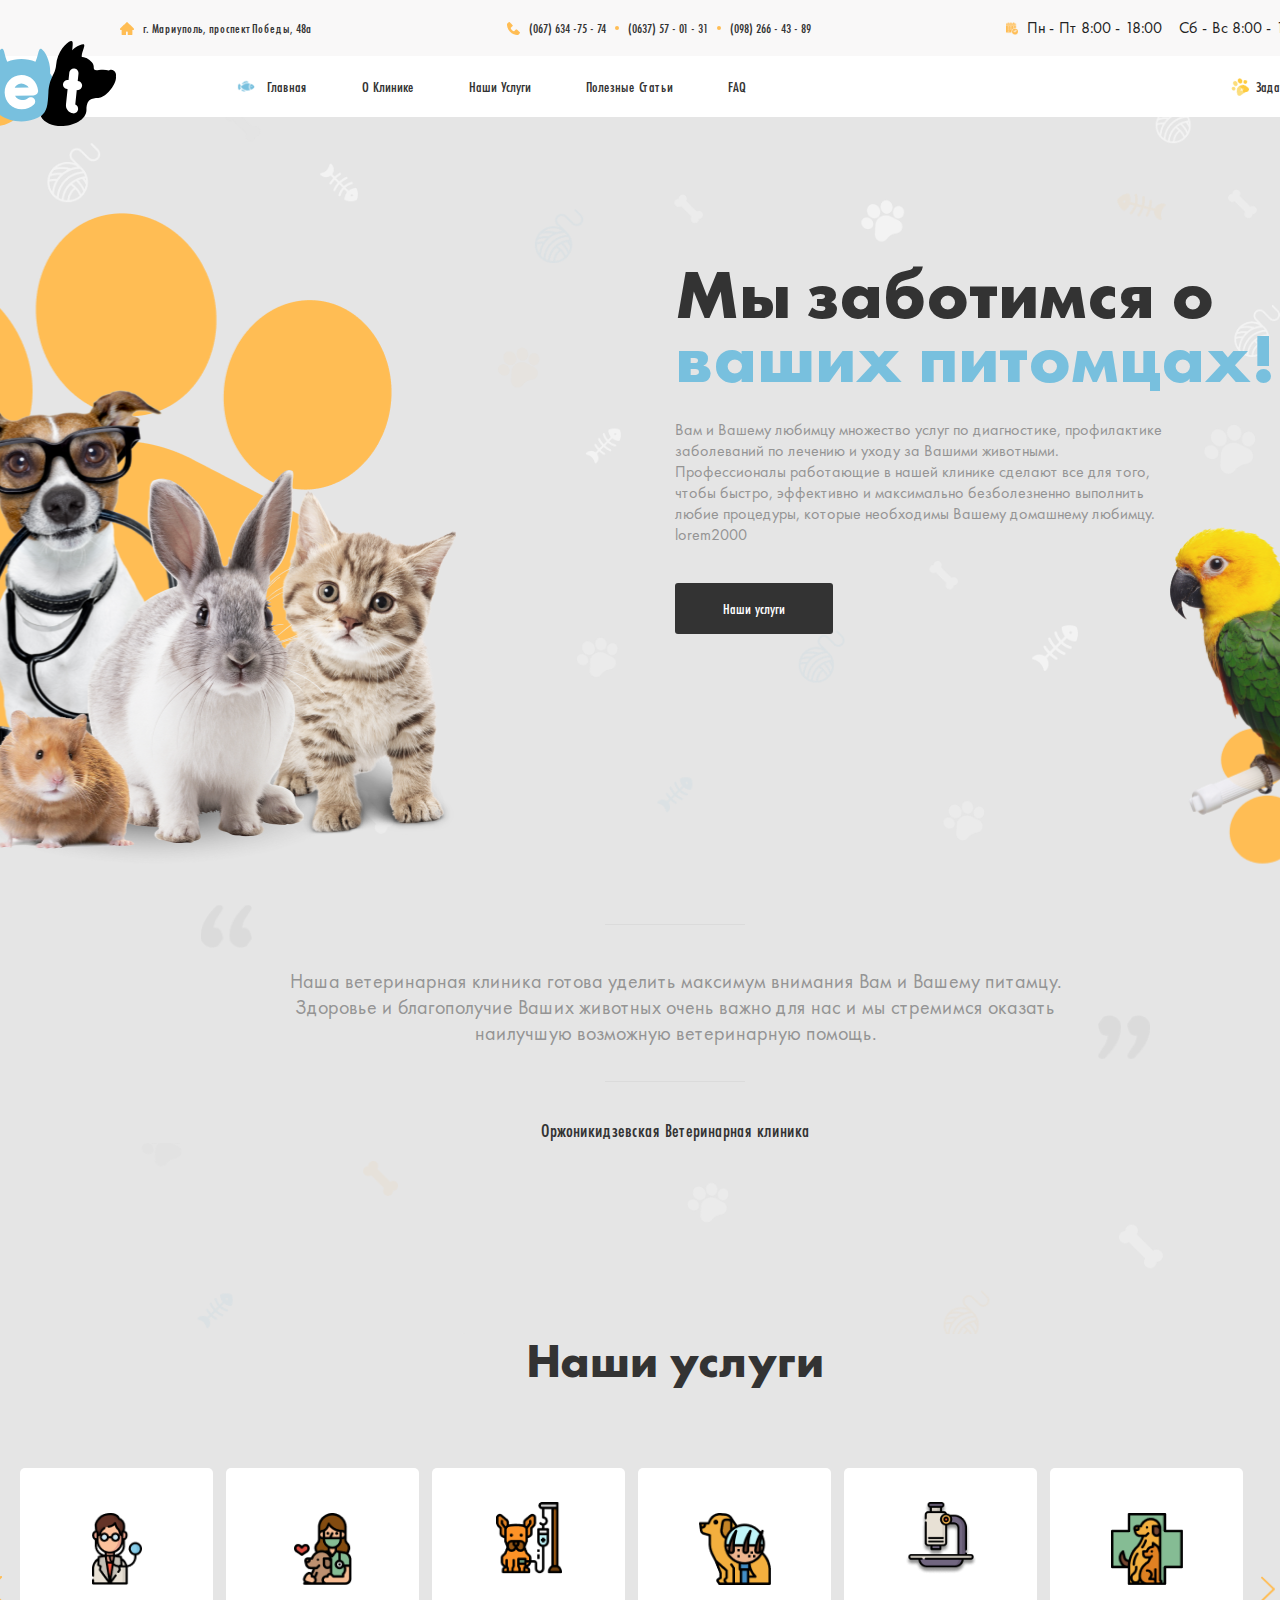
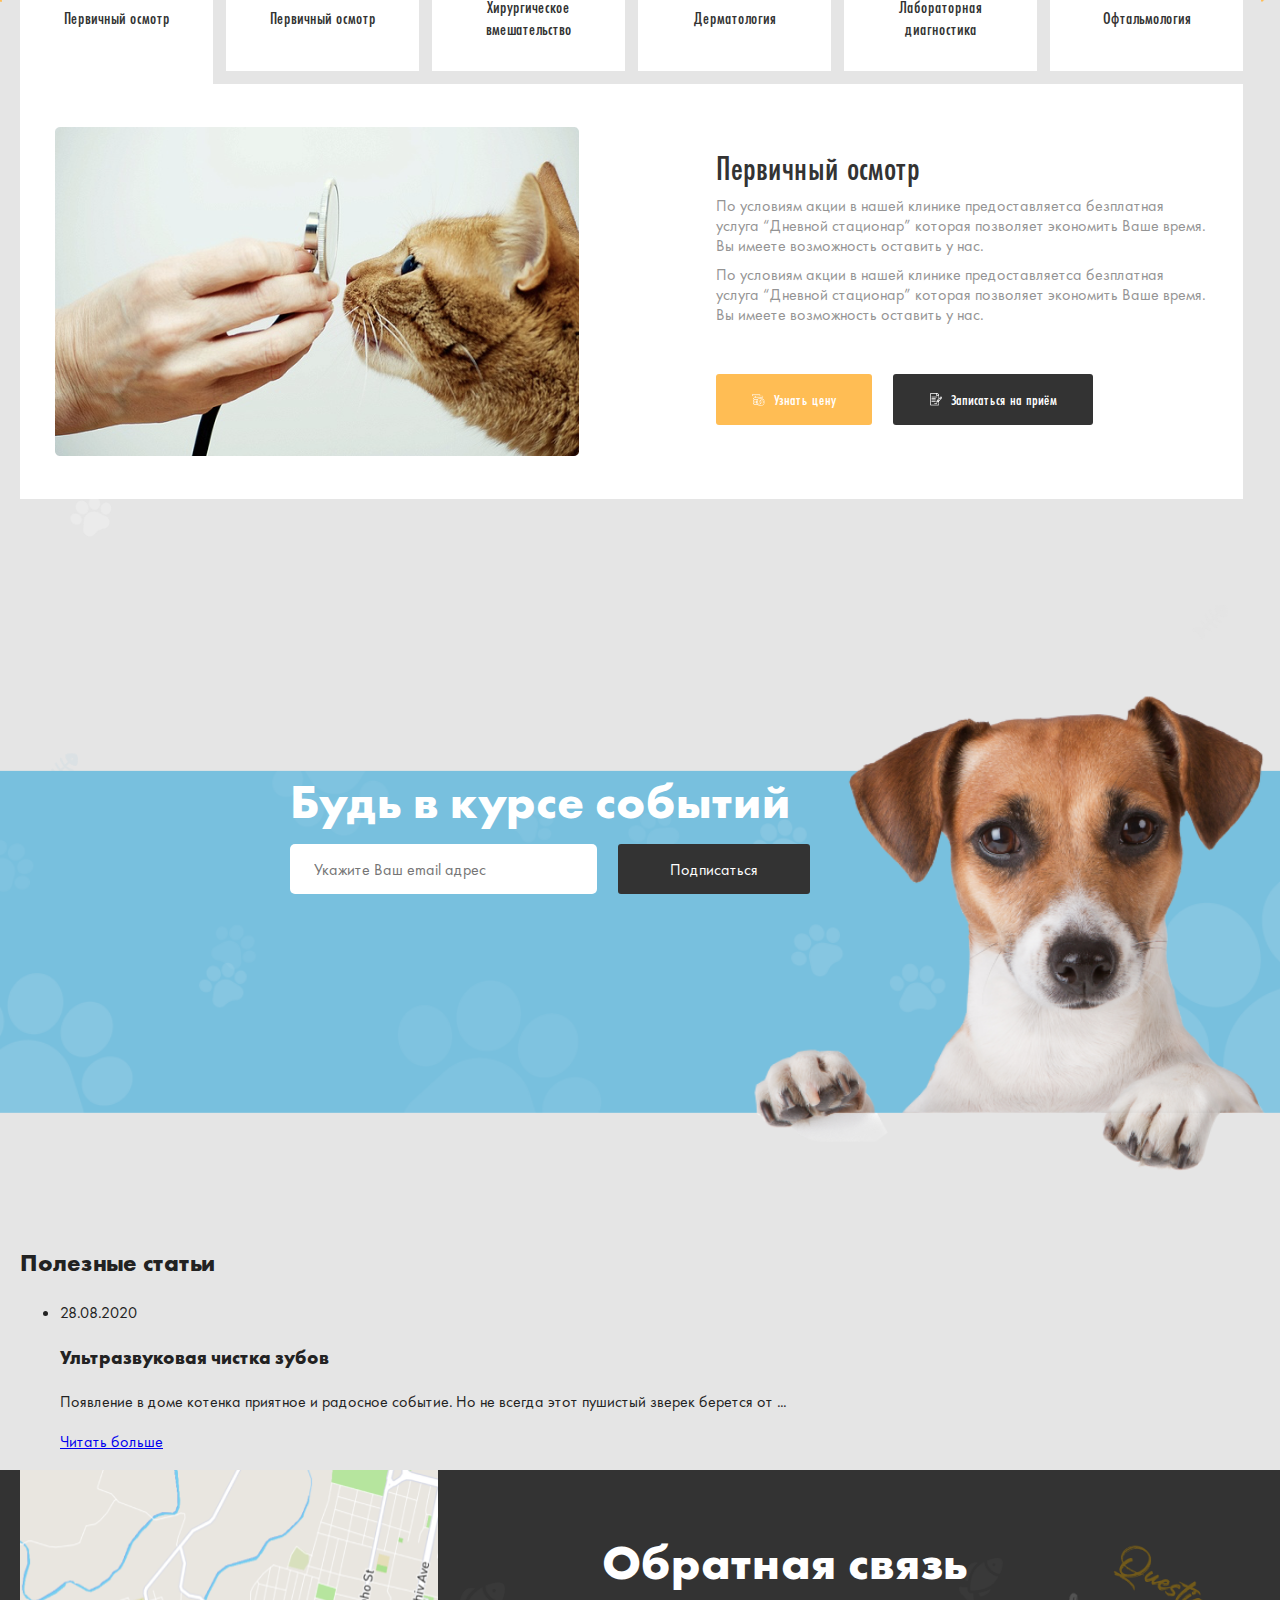
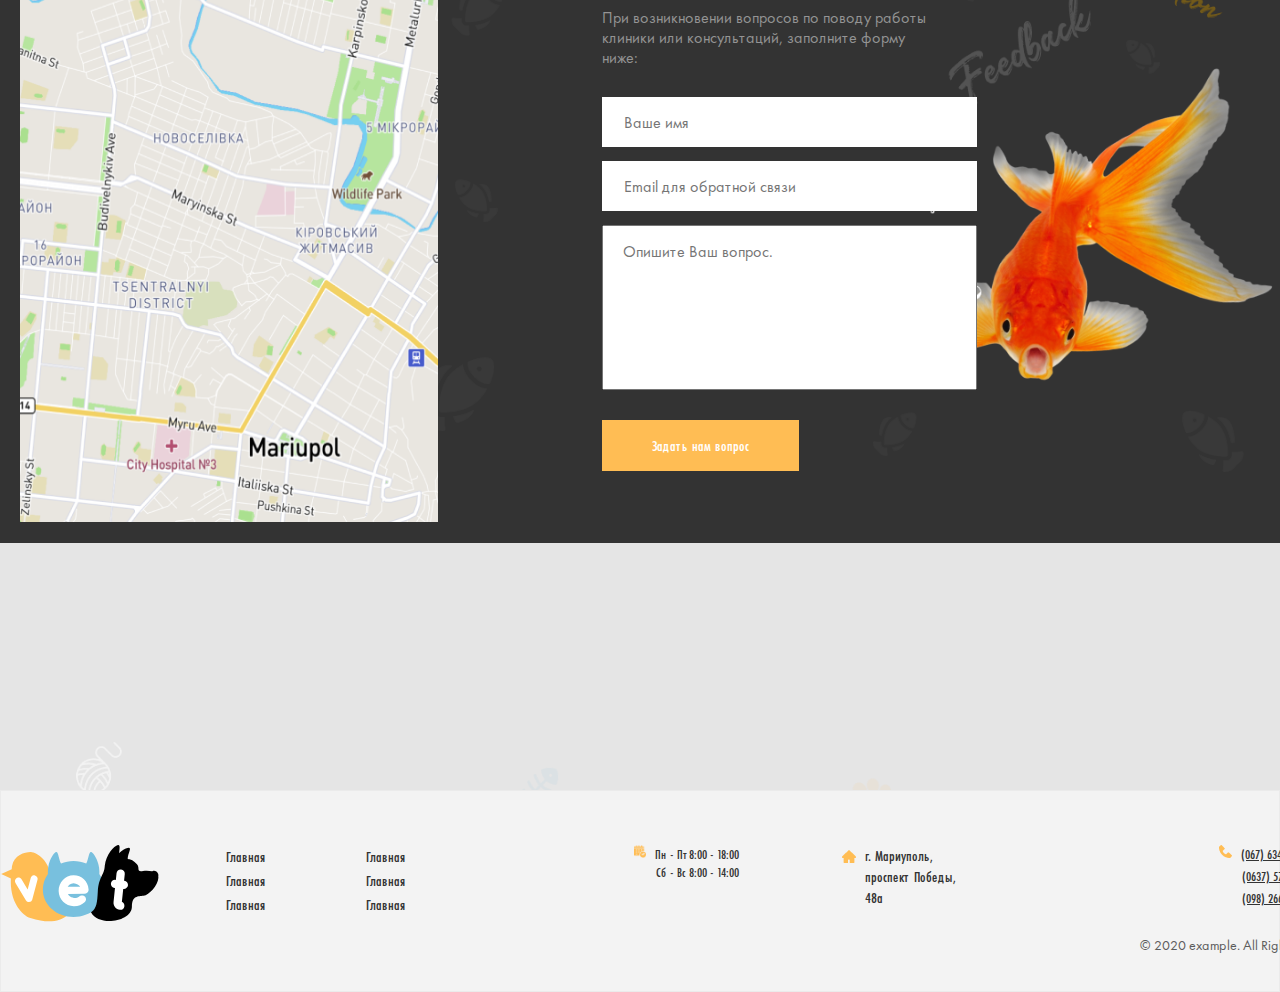
==== commit fb1e4374: "add html" ====
--- a/index.html
+++ b/index.html
@@ -237,7 +237,7 @@
     </div>
   </section>
 
-  <!-- <section class="news">
+  <section class="news">
     <div class="container news-container">
       <h2 class="news-title">Полезные статьи</h2>
 
@@ -253,7 +253,7 @@
         </li>
       </ul>
     </div>
-  </section> -->
+  </section>
 
   <section class="maps">
     <div class="container maps-container">
--- a/css/style.css
+++ b/css/style.css
@@ -45,6 +45,7 @@
   background-image: url("../img/bg.png");
   background-position: center center;
   background-size: contain;
+  background-repeat: repeat;
   overflow-x: hidden;
 }
 
@@ -71,9 +72,7 @@
   margin-left: auto;
   margin-right: auto;
 }
-.site-header {
-
-}
+
 .site-adres {
   background-color: #F9F8F8;
 }
@@ -163,8 +162,7 @@
 .site-navigation {
   background-color: #fff;
 }
-.container {
-}
+
 .site-navigation-container {
   display: flex;
   align-items: center;
@@ -242,16 +240,14 @@
   transform: rotate(-15deg);
 }
 .site-main {
+  padding-bottom: 247px;
 }
 .hero {
   background-image: url(../img/left-bg.png), url(../img/right-bg.png);
   background-position: calc(50% + -538px) calc(50% - -13px) , calc(50% + 690px) calc(50% - -224px);
   background-repeat: no-repeat;
 }
-.container {
-}
-.hero-container {
-}
+
 .hero-section {
   display: flex;
   align-items: flex-start;
@@ -298,8 +294,7 @@
 
   padding-bottom: 191px;
 }
-.container {
-}
+
 .clink-container {
   display: flex;
   position: relative;
@@ -389,8 +384,7 @@
 
   padding-bottom: 127px;
 }
-.container {
-}
+
 .service-container {
   position: relative;
   background-color: #E5E5E5;
@@ -534,8 +528,7 @@
 .ofta::before{
   background-image: url("../img/ofta.png");
 }
-.container {
-}
+
 .sub-section {
   display: none;
   align-items: center;
@@ -637,9 +630,9 @@
   background-position: center center;
   background-repeat: no-repeat;
   background-size: 1600px;
-}
-.container {
-}
+  padding-bottom: 151px;
+}
+
 .subs-container {
   display: flex;
   align-items: center;
@@ -675,7 +668,6 @@
   outline: none;
 }
 .subs-input:not(:placeholder-shown):invalid{
-  border: 2px solid;
   border: 2px solid #DC4D41;
   color: #DC4D41;
   border-radius: 5px;
@@ -701,7 +693,282 @@
   color: #FFFFFF;
   border: 0;
 }
-
+.maps {
+  background-color: #333333;
+  background-image: url("../img/form-bg.png");
+  background-position: center center;
+  background-repeat: no-repeat;
+  background-size: contain;
+}
+
+.maps-container {
+  display: flex;
+  align-items: flex-start;
+  justify-content: space-between;
+}
+
+.maps-img {
+  display: block;
+  width: 462px;
+  height: 652px;
+}
+.wrapper-form {
+  display: flex;
+  align-items: flex-start;
+  flex-direction: column;
+  width: 985px;
+}
+.form-wrapper{
+  padding: 62px 0 72px 164px;
+  display: flex;
+  align-items: flex-start;
+  flex-direction: column;
+}
+.form-title {
+  margin: 0;
+  margin-bottom: 14px;
+  font-style: normal;
+  font-weight: bold;
+  font-size: 48px;
+  line-height: 62px;
+  color: #FFFFFF;
+}
+.form-text {
+  width: 334px;
+  margin: 0;
+  font-style: normal;
+  font-weight: normal;
+  font-size: 16px;
+  line-height: 20px;
+  color: #949494;
+  margin-bottom: 29px;
+}
+.site-form {
+  display: flex;
+  flex-direction: column;
+  align-items: flex-start;
+  width: 375px;
+}
+.form-input {
+  width: 100%;
+  height: 50px;
+  border: 2px solid transparent;
+  background-color: #fff;
+  padding: 15px 20px;
+  font-style: normal;
+  font-weight: normal;
+  font-size: 16px;
+  line-height: 21px;
+  display: flex;
+  align-items: center;
+  color: #949494;
+  outline: none;
+}
+.form-input:not(:placeholder-shown):invalid{
+  border: 2px solid #DC4D41;
+  color: #DC4D41;
+}
+.form-input:focus{
+  border: 2px solid;
+  border: 2px solid #FFBD54;
+}
+.form-input:valid{
+  border: 2px solid;
+  border: 2px solid #FFBD54;
+  color: #333333;
+}
+.name {
+  margin-bottom: 14px;
+}
+.email {
+  margin-bottom: 14px;
+}
+.form-textarea {
+  margin-bottom: 30px;
+  width: 100%;
+  height: 165px;
+  padding: 15px 20px;
+  resize: none;
+  font-style: normal;
+  font-weight: normal;
+  font-size: 16px;
+  line-height: 21px;
+  display: flex;
+  align-items: center;
+  color: #949494;
+  outline: none;
+}
+.form-textarea:not(:placeholder-shown):invalid{
+  border: 2px solid #DC4D41;
+  color: #DC4D41;
+}
+.form-textarea:focus{
+  border: 2px solid;
+  border: 2px solid #FFBD54;
+}
+.form-textarea:valid{
+  border: 2px solid;
+  border: 2px solid #FFBD54;
+  color: #333333;
+}
+.form-button {
+  padding: 15px 50px;
+  border: none;
+  background-color: #FFBD54;
+  font-style: normal;
+  font-weight: 500;
+  font-size: 16px;
+  line-height: 21px;
+  color: #FFFFFF;
+  cursor: pointer;
+}
+
+.site-footer {
+  background-color: #F3F3F3;
+  border: 1px solid #EBEBEB;
+}
+.footer-container {
+  display: flex;
+  align-items: flex-start;
+  flex-wrap:wrap;
+  padding: 54px 0 23px 0;
+}
+.footer-logo {
+  margin-right: 67px;
+}
+.footer-logo-img {
+  display: block;
+  width: 158px;
+  height: 77px;
+}
+.footer-lists-wrapper {
+  display: flex;
+  align-items: flex-start;
+}
+.footer-list {
+  margin: 0;
+  padding: 0;
+  width: 140px;
+  list-style: none;
+  display: flex;
+  align-items: flex-start;
+  flex-direction: column;
+  justify-content: space-between;
+}
+
+.footer-link {
+  text-decoration: none;
+  padding-bottom: 16px;
+  font-style: normal;
+  font-weight: 500;
+  font-size: 16px;
+  line-height: 21px;
+  color: #333333;
+}
+.footer-adres {
+  margin-left: 127px;
+}
+.footer-adres-container {
+  display: flex;
+  align-items: flex-start;
+}
+.footer-adres-time-wrapper {
+  width: 120px;
+  display: flex;
+  flex-direction: column;
+  align-items: flex-start;
+  margin-right: 112px;
+}
+.footer-adres-time:not(:last-child)::before{
+  content: "";
+  display: flex;
+  width: 13px;
+  height: 13px;
+  background-image: url("../img/time-img.png");
+  background-position: center;
+  background-repeat: no-repeat;
+  background-size: contain;
+  margin-right: 9px;
+}
+.footer-adres-time {
+  margin: 0;
+  display: flex;
+  align-self: flex-start;
+  font-style: normal;
+  font-weight: 500;
+  font-size: 14px;
+  line-height: 18px;
+  color: #333333;
+  width: 120px;
+}
+.footer-adres-time:not(:first-child){
+  margin-left: 23px;
+}
+.footere-adres-adres {
+  display: flex;
+  align-items: flex-start;
+  flex-wrap: wrap;
+  width: 100px;
+  margin-right: 112px;
+  font-style: normal;
+  font-weight: 500;
+  font-size: 16px;
+  line-height: 21px;
+  color: #333333;
+  position: relative;
+}
+.footere-adres-adres::before{
+  content: "";
+  display: inline-block;
+  position: absolute;
+  left: -23px;
+  top: 5px;
+  width: 14px;
+  height: 13px;
+  background-image: url("../img/home-img.png");
+  background-position: center;
+  background-repeat: no-repeat;
+  background-size: contain;
+  margin-right: 9px;
+}
+.footer-adres-tel-wrapper {
+  display: flex;
+  align-items: flex-start;
+  flex-direction: column;
+  margin-left: 142px;
+}
+.footer-adres-tel:first-child::before{
+  content: "";
+  display: block;
+  width: 13px;
+  height: 13px;
+  background-image: url("../img/tel-img.png");
+  background-position: center;
+  background-repeat: no-repeat;
+  background-size: contain;
+  margin-right: 9px;
+}
+.footer-adres-tel {
+  display: flex;
+  width: 107px;
+  font-style: normal;
+  font-weight: 500;
+  font-size: 14px;
+  line-height: 18px;
+  color: #333333;
+  margin-bottom: 4px;
+}
+.footer-adres-tel:not(:first-child){
+  margin-left: 23px;
+}
+.footer-text{
+  margin-left: auto;
+  font-style: normal;
+  font-weight: normal;
+  font-size: 14px;
+  line-height: 18px;
+  color: #5C5C5C;
+}
 @media
 only screen and (-webkit-min-device-pixel-ratio: 2),
 only screen and (   min--moz-device-pixel-ratio: 2),
--- a/css/main.css
+++ b/css/main.css
@@ -0,0 +1 @@
+/*! normalize.css v8.0.1 | MIT License | github.com/necolas/normalize.css */html{line-height:1.15;-webkit-text-size-adjust:100%}body{margin:0}main{display:block}h1{font-size:2em;margin:.67em 0}hr{-webkit-box-sizing:content-box;box-sizing:content-box;height:0;overflow:visible}pre{font-family:monospace,monospace;font-size:1em}a{background-color:transparent}abbr[title]{border-bottom:none;text-decoration:underline;-webkit-text-decoration:underline dotted;text-decoration:underline dotted}b,strong{font-weight:bolder}code,kbd,samp{font-family:monospace,monospace;font-size:1em}small{font-size:80%}sub,sup{font-size:75%;line-height:0;position:relative;vertical-align:baseline}sub{bottom:-.25em}sup{top:-.5em}img{border-style:none}button,input,optgroup,select,textarea{font-family:inherit;font-size:100%;line-height:1.15;margin:0}button,input{overflow:visible}button,select{text-transform:none}[type=button],[type=reset],[type=submit],button{-webkit-appearance:button}[type=button]::-moz-focus-inner,[type=reset]::-moz-focus-inner,[type=submit]::-moz-focus-inner,button::-moz-focus-inner{border-style:none;padding:0}[type=button]:-moz-focusring,[type=reset]:-moz-focusring,[type=submit]:-moz-focusring,button:-moz-focusring{outline:1px dotted ButtonText}fieldset{padding:.35em .75em .625em}legend{-webkit-box-sizing:border-box;box-sizing:border-box;color:inherit;display:table;max-width:100%;padding:0;white-space:normal}progress{vertical-align:baseline}textarea{overflow:auto}[type=checkbox],[type=radio]{-webkit-box-sizing:border-box;box-sizing:border-box;padding:0}[type=number]::-webkit-inner-spin-button,[type=number]::-webkit-outer-spin-button{height:auto}[type=search]{-webkit-appearance:textfield;outline-offset:-2px}[type=search]::-webkit-search-decoration{-webkit-appearance:none}::-webkit-file-upload-button{-webkit-appearance:button;font:inherit}details{display:block}summary{display:list-item}template{display:none}[hidden]{display:none}@font-face{font-family:'Futura PT';src:url(../fonts/subset-FuturaPT-Book.woff2) format('woff2'),url(../fonts/subset-FuturaPT-Book.woff) format('woff');font-weight:400;font-style:normal;font-display:swap}@font-face{font-family:'Futura PT';src:url(../fonts/subset-FuturaPT-Bold.woff2) format('woff2'),url(../fonts/subset-FuturaPT-Bold.woff) format('woff');font-weight:700;font-style:normal;font-display:swap}@font-face{font-family:'Futura PT';src:url(../fonts/subset-FuturaPTCond-Medium.woff2) format('woff2'),url(../fonts/subset-FuturaPTCond-Medium.woff) format('woff');font-weight:500;font-style:normal;font-display:swap}html{-webkit-box-sizing:border-box;box-sizing:border-box}*,::after,::before{-webkit-box-sizing:inherit;box-sizing:inherit}body{padding:0;margin:0;font-family:"Futura PT",Arial,sans-serif;font-size:16px;line-height:1.5;background-color:#e5e5e5;color:#222;background-image:url(../img/bg.png);background-position:center center;background-size:contain;background-repeat:repeat;overflow-x:hidden}img{max-width:100%;height:auto}.visually-hidden{position:absolute;width:1px;height:1px;margin:-1px;border:0;padding:0;clip:rect(0 0 0 0);overflow:hidden}.container{width:1350px;padding-left:20px;padding-right:20px;margin-left:auto;margin-right:auto}.site-adres{background-color:#f9f8f8}.site-adres-container{display:-webkit-box;display:-ms-flexbox;display:flex;-ms-flex-item-align:center;align-self:center;-webkit-box-pack:center;-ms-flex-pack:center;justify-content:center}.site-adres-adres{font-style:normal;font-weight:500;font-size:14px;line-height:18px;display:-webkit-box;display:-ms-flexbox;display:flex;-webkit-box-align:center;-ms-flex-align:center;align-items:center;color:#333;margin-left:100px}.site-adres-adres::before{content:"";display:block;width:14px;height:13px;background-image:url(../img/home-img.png);background-position:center;background-repeat:no-repeat;background-size:contain;margin-right:9px}.site-adres-tel-wrapper{display:-webkit-box;display:-ms-flexbox;display:flex;-webkit-box-align:center;-ms-flex-align:center;align-items:center;margin-right:auto;margin-left:auto}.site-adres-tel-wrapper::before{content:"";display:block;width:13px;height:13px;background-image:url(../img/tel-img.png);background-position:center;background-repeat:no-repeat;background-size:contain;margin-right:9px}.site-adres-tel{display:-webkit-box;display:-ms-flexbox;display:flex;-webkit-box-align:center;-ms-flex-align:center;align-items:center;text-decoration:none;font-style:normal;font-weight:500;font-size:14px;line-height:18px;color:#333;white-space:nowrap}.site-adres-tel:not(:first-child)::before{content:"";display:block;border-radius:50%;background-color:#ffbd54;width:4px;height:4px;margin-right:9px;margin-left:9px}.site-adres-time-wrapper{display:-webkit-box;display:-ms-flexbox;display:flex;-webkit-box-align:center;-ms-flex-align:center;align-items:center}.site-adres-time-wrapper::before{content:"";display:block;width:13px;height:13px;background-image:url(../img/time-img.png);background-position:center;background-repeat:no-repeat;background-size:contain;margin-right:9px}.site-adres-time{margin-right:17px}.site-navigation{background-color:#fff}.site-navigation-container{display:-webkit-box;display:-ms-flexbox;display:flex;-webkit-box-align:center;-ms-flex-align:center;align-items:center;-ms-flex-wrap:wrap;flex-wrap:wrap}.header-nav{display:-webkit-box;display:-ms-flexbox;display:flex;-webkit-box-align:center;-ms-flex-align:center;align-items:center;position:relative}.site-logo{position:absolute;left:-11%;top:-25%}.logo-img{display:block;width:177px;height:86px}.nav-list{display:-webkit-box;display:-ms-flexbox;display:flex;-webkit-box-align:center;-ms-flex-align:center;align-items:center;padding:0;margin:0;list-style:none;margin-left:215px}.nav-list::before{content:"";display:block;width:20px;height:20px;background-image:url(../img/fish.png);background-position:center;background-repeat:no-repeat;background-size:contain;margin-right:12px}.nav-item:not(:last-child){margin-right:55px}.nav-link{text-decoration:none;font-style:normal;font-weight:500;font-size:16px;line-height:21px;color:#333;display:block;padding:20px 0 20px 0}.site-navigation-link{display:-webkit-box;display:-ms-flexbox;display:flex;-webkit-box-align:center;-ms-flex-align:center;align-items:center;text-decoration:none;padding:20px 0 20px 0;font-style:normal;font-weight:500;font-size:16px;line-height:21px;color:#333;margin-left:auto}.site-navigation-link::before{content:"";display:block;width:23px;height:20px;background-image:url(../img/pet.png);background-position:center;background-repeat:no-repeat;background-size:contain;margin-right:4px;-webkit-transform:rotate(-15deg);-ms-transform:rotate(-15deg);transform:rotate(-15deg)}.site-main{padding-bottom:247px}.hero{background-image:url(../img/left-bg.png),url(../img/right-bg.png);background-position:calc(50% + -538px) calc(50% - -13px),calc(50% + 690px) calc(50% - -224px);background-repeat:no-repeat}.hero-section{display:-webkit-box;display:-ms-flexbox;display:flex;-webkit-box-align:start;-ms-flex-align:start;align-items:flex-start;-webkit-box-orient:vertical;-webkit-box-direction:normal;-ms-flex-direction:column;flex-direction:column;margin-left:auto;width:50%;padding:145px 0 290px 0}.hero-section-title{display:block;margin:0;margin-bottom:29px;font-style:normal;font-weight:700;font-size:70px;line-height:64px;color:#333}.hero-section-title-blue{color:#78c0de}.hero-section-text{margin:0;margin-bottom:38px;width:495px;font-style:normal;font-weight:400;font-size:16px;line-height:21px;color:#949494}.hero-section-link{text-decoration:none;padding:15px 48px;background-color:#333;border-radius:3px;font-style:normal;font-weight:500;font-size:16px;line-height:21px;color:#fff}.clink{padding-bottom:191px}.clink-container{display:-webkit-box;display:-ms-flexbox;display:flex;position:relative;background-color:#e5e5e5}.clink-container::before{content:"";position:absolute;left:200px;top:-10%;display:block;width:52px;height:50px;background-image:url(../img/bottom.png);background-position:center;background-repeat:no-repeat;background-size:contain;-webkit-transform:rotate(-180deg);-ms-transform:rotate(-180deg);transform:rotate(-180deg)}.clink-container::after{content:"";position:absolute;right:200px;top:40%;display:block;width:52px;height:50px;background-image:url(../img/top.png);background-position:center;background-repeat:no-repeat;background-size:contain;-webkit-transform:rotate(-180deg);-ms-transform:rotate(-180deg);transform:rotate(-180deg)}.clink-wrapper{display:-webkit-box;display:-ms-flexbox;display:flex;-webkit-box-align:center;-ms-flex-align:center;align-items:center;-webkit-box-orient:vertical;-webkit-box-direction:reverse;-ms-flex-direction:column-reverse;flex-direction:column-reverse;-webkit-box-pack:center;-ms-flex-pack:center;justify-content:center;width:753px;margin-left:auto;margin-right:auto}.clink-title{margin:0;margin-top:35px;font-style:normal;font-weight:500;font-size:20px;line-height:26px;color:#333}.clink-text{display:block;margin:0;width:790px;text-align:center;font-style:normal;font-weight:400;font-size:20px;line-height:26px;color:#949494}.clink-text::before{display:block;content:"";width:140px;height:1px;margin-left:auto;margin-right:auto;background-color:#dbdbdb;margin-bottom:43px}.clink-text::after{display:block;content:"";width:140px;height:1px;margin-left:auto;margin-right:auto;margin-top:35px;background-color:#dbdbdb}.service{padding-bottom:127px}.service-container{position:relative;background-color:#e5e5e5}.service-title{margin:0;margin-bottom:80px;text-align:center;font-style:normal;font-weight:700;font-size:48px;line-height:54px;color:#333}.service-togler-left{display:block;position:absolute;top:230px;left:-30px;width:50px;height:50px;background-image:url(../img/Group.png);background-position:center;background-size:14px 26px;background-repeat:no-repeat;border:0;padding:12px 18px;background-color:transparent}.service-togler-left:hover{background-color:#fff}.service-togler-left:active{background-color:#fff;opacity:.6}.service-togler-right{display:block;position:absolute;top:230px;right:57px;width:50px;height:50px;background-image:url(../img/arrow.png);background-position:center;background-size:14px 26px;background-repeat:no-repeat;border:0;padding:12px 18px;background-color:transparent;position:absolute}.service-togler-right:hover{background-color:#fff}.service-togler-right:active{background-color:#fff;opacity:.6}.service-list{margin:0;list-style:none;padding:0;display:-webkit-box;display:-ms-flexbox;display:flex;-webkit-box-align:end;-ms-flex-align:end;align-items:flex-end;padding-bottom:414px}.service-item:not(:last-child){margin-right:13px}.service-item{display:-webkit-box;display:-ms-flexbox;display:flex;-webkit-box-pack:center;-ms-flex-pack:center;justify-content:center;-webkit-box-orient:vertical;-webkit-box-direction:normal;-ms-flex-direction:column;flex-direction:column;position:relative;z-index:3}.service-link{display:-webkit-box;display:-ms-flexbox;display:flex;z-index:3;-webkit-box-align:center;-ms-flex-align:center;align-items:center;-webkit-box-pack:center;-ms-flex-pack:center;justify-content:center;-webkit-box-orient:vertical;-webkit-box-direction:normal;-ms-flex-direction:column;flex-direction:column;text-decoration:none;width:193px;height:203px;background-color:#fff;border-radius:5px 5px 0 0;padding:30px 0 28px 0}.service-item-active::after{content:"";position:absolute;top:75%;width:100%;height:23px;background-color:#fff;display:block;-webkit-transform:translateY(42px);-ms-transform:translateY(42px);transform:translateY(42px)}.service-item-active>.sub-section{display:-webkit-box;display:-ms-flexbox;display:flex}.service-text{display:-webkit-box;display:-ms-flexbox;display:flex;-webkit-box-align:center;-ms-flex-align:center;align-items:center;-webkit-box-orient:vertical;-webkit-box-direction:normal;-ms-flex-direction:column;flex-direction:column;margin:0;text-align:center;font-weight:500;font-size:18px;line-height:22px;color:#333;width:120px}.service-text::before{display:block;content:"";width:77px;height:72px;background-size:contain;background-position:center;background-repeat:no-repeat;margin-bottom:22px}.per::before{background-image:url(../img/doctor.png)}.xir::before{background-image:url(../img/outline.png)}.kaplin::before{background-image:url(../img/filled.png)}.der::before{background-image:url(../img/der.png)}.lab::before{background-image:url(../img/lab.png)}.ofta::before{background-image:url(../img/ofta.png)}.sub-section{display:none;-webkit-box-align:center;-ms-flex-align:center;align-items:center;-webkit-box-pack:justify;-ms-flex-pack:justify;justify-content:space-between;width:1223px;padding:43px 35px;position:absolute;top:100%;background-color:#fff;margin-top:13px}.sup-img{width:524px;height:329px;display:block}.sup-wraper{display:-webkit-box;display:-ms-flexbox;display:flex;-webkit-box-align:start;-ms-flex-align:start;align-items:flex-start;-webkit-box-orient:vertical;-webkit-box-direction:normal;-ms-flex-direction:column;flex-direction:column;width:492px}.sup-wraper-title{margin:0;margin-bottom:18px;font-style:normal;font-weight:500;font-size:36px;line-height:20px;color:#333}.sup-wraper-text{margin:0;margin-bottom:9px;font-style:normal;font-weight:400;font-size:16px;line-height:20px;color:#949494}.wrapper-link{display:-webkit-box;display:-ms-flexbox;display:flex;-webkit-box-align:center;-ms-flex-align:center;align-items:center;margin-top:40px}.price{display:-webkit-box;display:-ms-flexbox;display:flex;-webkit-box-align:center;-ms-flex-align:center;align-items:center;font-style:normal;font-style:normal;font-weight:500;font-size:16px;line-height:21px;color:#fff;text-decoration:none;padding:15px 36px;background-color:#ffbd54;border-radius:3px;margin-right:21px}.price::before{content:"";display:block;width:13px;height:13px;background-image:url(../img/money.png);background-position:center;background-repeat:no-repeat;background-size:contain;margin-right:9px}.write{display:-webkit-box;display:-ms-flexbox;display:flex;-webkit-box-align:center;-ms-flex-align:center;align-items:center;font-style:normal;font-weight:500;font-size:16px;line-height:21px;color:#fff;text-decoration:none;padding:15px 36px;background-color:#333;border-radius:3px}.write::before{content:"";display:block;width:13px;height:13px;background-image:url(../img/document.png);background-position:center;background-repeat:no-repeat;background-size:contain;margin-right:9px}.subs{background-image:url(../img/bg-4.png);background-position:center center;background-repeat:no-repeat;background-size:1600px;padding-bottom:151px}.subs-container{display:-webkit-box;display:-ms-flexbox;display:flex;-webkit-box-align:center;-ms-flex-align:center;align-items:center;padding:90px 0 90px 0}.subs-wraper{width:700px;margin-left:200px;padding:90px 90px}.subs-title{margin:0;margin-bottom:32px;font-style:normal;font-weight:700;font-size:48px;line-height:20px;color:#fff}.subs-form{display:-webkit-box;display:-ms-flexbox;display:flex;-webkit-box-align:center;-ms-flex-align:center;align-items:center}.subs-input{width:335px;height:50px;background-color:#fff;border-radius:5px;border:2px solid transparent;padding:18px 22px;color:#949494;margin-right:21px;outline:0}.subs-input:not(:placeholder-shown):invalid{border:2px solid #dc4d41;color:#dc4d41;border-radius:5px}.subs-input:focus{border:2px solid;border:2px solid #ffbd54;border-radius:5px}.subs-input:valid{border:2px solid;border:2px solid #ffbd54;border-radius:5px;color:#333}.subs-button{padding:0 52px;height:50px;background-color:#333;border-radius:3px;font-size:16px;line-height:21px;color:#fff;border:0}.maps{background-color:#333;background-image:url(../img/form-bg.png);background-position:center center;background-repeat:no-repeat;background-size:contain}.maps-container{display:-webkit-box;display:-ms-flexbox;display:flex;-webkit-box-align:start;-ms-flex-align:start;align-items:flex-start;-webkit-box-pack:justify;-ms-flex-pack:justify;justify-content:space-between}.maps-img{display:block;width:462px;height:652px}.wrapper-form{display:-webkit-box;display:-ms-flexbox;display:flex;-webkit-box-align:start;-ms-flex-align:start;align-items:flex-start;-webkit-box-orient:vertical;-webkit-box-direction:normal;-ms-flex-direction:column;flex-direction:column;width:985px}.form-wrapper{padding:62px 0 72px 164px;display:-webkit-box;display:-ms-flexbox;display:flex;-webkit-box-align:start;-ms-flex-align:start;align-items:flex-start;-webkit-box-orient:vertical;-webkit-box-direction:normal;-ms-flex-direction:column;flex-direction:column}.form-title{margin:0;margin-bottom:14px;font-style:normal;font-weight:700;font-size:48px;line-height:62px;color:#fff}.form-text{width:334px;margin:0;font-style:normal;font-weight:400;font-size:16px;line-height:20px;color:#949494;margin-bottom:29px}.site-form{display:-webkit-box;display:-ms-flexbox;display:flex;-webkit-box-orient:vertical;-webkit-box-direction:normal;-ms-flex-direction:column;flex-direction:column;-webkit-box-align:start;-ms-flex-align:start;align-items:flex-start;width:375px}.form-input{width:100%;height:50px;border:2px solid transparent;background-color:#fff;padding:15px 20px;font-style:normal;font-weight:400;font-size:16px;line-height:21px;display:-webkit-box;display:-ms-flexbox;display:flex;-webkit-box-align:center;-ms-flex-align:center;align-items:center;color:#949494;outline:0}.form-input:not(:placeholder-shown):invalid{border:2px solid #dc4d41;color:#dc4d41}.form-input:focus{border:2px solid;border:2px solid #ffbd54}.form-input:valid{border:2px solid;border:2px solid #ffbd54;color:#333}.name{margin-bottom:14px}.email{margin-bottom:14px}.form-textarea{margin-bottom:30px;width:100%;height:165px;padding:15px 20px;resize:none;font-style:normal;font-weight:400;font-size:16px;line-height:21px;display:-webkit-box;display:-ms-flexbox;display:flex;-webkit-box-align:center;-ms-flex-align:center;align-items:center;color:#949494;outline:0}.form-textarea:not(:placeholder-shown):invalid{border:2px solid #dc4d41;color:#dc4d41}.form-textarea:focus{border:2px solid;border:2px solid #ffbd54}.form-textarea:valid{border:2px solid;border:2px solid #ffbd54;color:#333}.form-button{padding:15px 50px;border:none;background-color:#ffbd54;font-style:normal;font-weight:500;font-size:16px;line-height:21px;color:#fff;cursor:pointer}.site-footer{background-color:#f3f3f3;border:1px solid #ebebeb}.footer-container{display:-webkit-box;display:-ms-flexbox;display:flex;-webkit-box-align:start;-ms-flex-align:start;align-items:flex-start;-ms-flex-wrap:wrap;flex-wrap:wrap;padding:54px 0 23px 0}.footer-logo{margin-right:67px}.footer-logo-img{display:block;width:158px;height:77px}.footer-lists-wrapper{display:-webkit-box;display:-ms-flexbox;display:flex;-webkit-box-align:start;-ms-flex-align:start;align-items:flex-start}.footer-list{margin:0;padding:0;width:140px;list-style:none;display:-webkit-box;display:-ms-flexbox;display:flex;-webkit-box-align:start;-ms-flex-align:start;align-items:flex-start;-webkit-box-orient:vertical;-webkit-box-direction:normal;-ms-flex-direction:column;flex-direction:column;-webkit-box-pack:justify;-ms-flex-pack:justify;justify-content:space-between}.footer-link{text-decoration:none;padding-bottom:16px;font-style:normal;font-weight:500;font-size:16px;line-height:21px;color:#333}.footer-adres{margin-left:127px}.footer-adres-container{display:-webkit-box;display:-ms-flexbox;display:flex;-webkit-box-align:start;-ms-flex-align:start;align-items:flex-start}.footer-adres-time-wrapper{width:120px;display:-webkit-box;display:-ms-flexbox;display:flex;-webkit-box-orient:vertical;-webkit-box-direction:normal;-ms-flex-direction:column;flex-direction:column;-webkit-box-align:start;-ms-flex-align:start;align-items:flex-start;margin-right:112px}.footer-adres-time:not(:last-child)::before{content:"";display:-webkit-box;display:-ms-flexbox;display:flex;width:13px;height:13px;background-image:url(../img/time-img.png);background-position:center;background-repeat:no-repeat;background-size:contain;margin-right:9px}.footer-adres-time{margin:0;display:-webkit-box;display:-ms-flexbox;display:flex;-ms-flex-item-align:start;align-self:flex-start;font-style:normal;font-weight:500;font-size:14px;line-height:18px;color:#333;width:120px}.footer-adres-time:not(:first-child){margin-left:23px}.footere-adres-adres{display:-webkit-box;display:-ms-flexbox;display:flex;-webkit-box-align:start;-ms-flex-align:start;align-items:flex-start;-ms-flex-wrap:wrap;flex-wrap:wrap;width:100px;margin-right:112px;font-style:normal;font-weight:500;font-size:16px;line-height:21px;color:#333;position:relative}.footere-adres-adres::before{content:"";display:inline-block;position:absolute;left:-23px;top:5px;width:14px;height:13px;background-image:url(../img/home-img.png);background-position:center;background-repeat:no-repeat;background-size:contain;margin-right:9px}.footer-adres-tel-wrapper{display:-webkit-box;display:-ms-flexbox;display:flex;-webkit-box-align:start;-ms-flex-align:start;align-items:flex-start;-webkit-box-orient:vertical;-webkit-box-direction:normal;-ms-flex-direction:column;flex-direction:column;margin-left:142px}.footer-adres-tel:first-child::before{content:"";display:block;width:13px;height:13px;background-image:url(../img/tel-img.png);background-position:center;background-repeat:no-repeat;background-size:contain;margin-right:9px}.footer-adres-tel{display:-webkit-box;display:-ms-flexbox;display:flex;width:107px;font-style:normal;font-weight:500;font-size:14px;line-height:18px;color:#333;margin-bottom:4px}.footer-adres-tel:not(:first-child){margin-left:23px}.footer-text{margin-left:auto;font-style:normal;font-weight:400;font-size:14px;line-height:18px;color:#5c5c5c}@media only screen and (-webkit-min-device-pixel-ratio:2),only screen and (-o-min-device-pixel-ratio:2/1),only screen and (min-device-pixel-ratio:2),only screen and (-webkit-min-device-pixel-ratio:2),only screen and (-o-min-device-pixel-ratio:2/1),only screen and (min-resolution:192dpi),only screen and (min-resolution:2dppx){.site-adres::before{background-image:url(../img/home-img@2x.png)}.site-adres-tel-wrapper{background-image:url(../img/tel-img@2x.png)}}